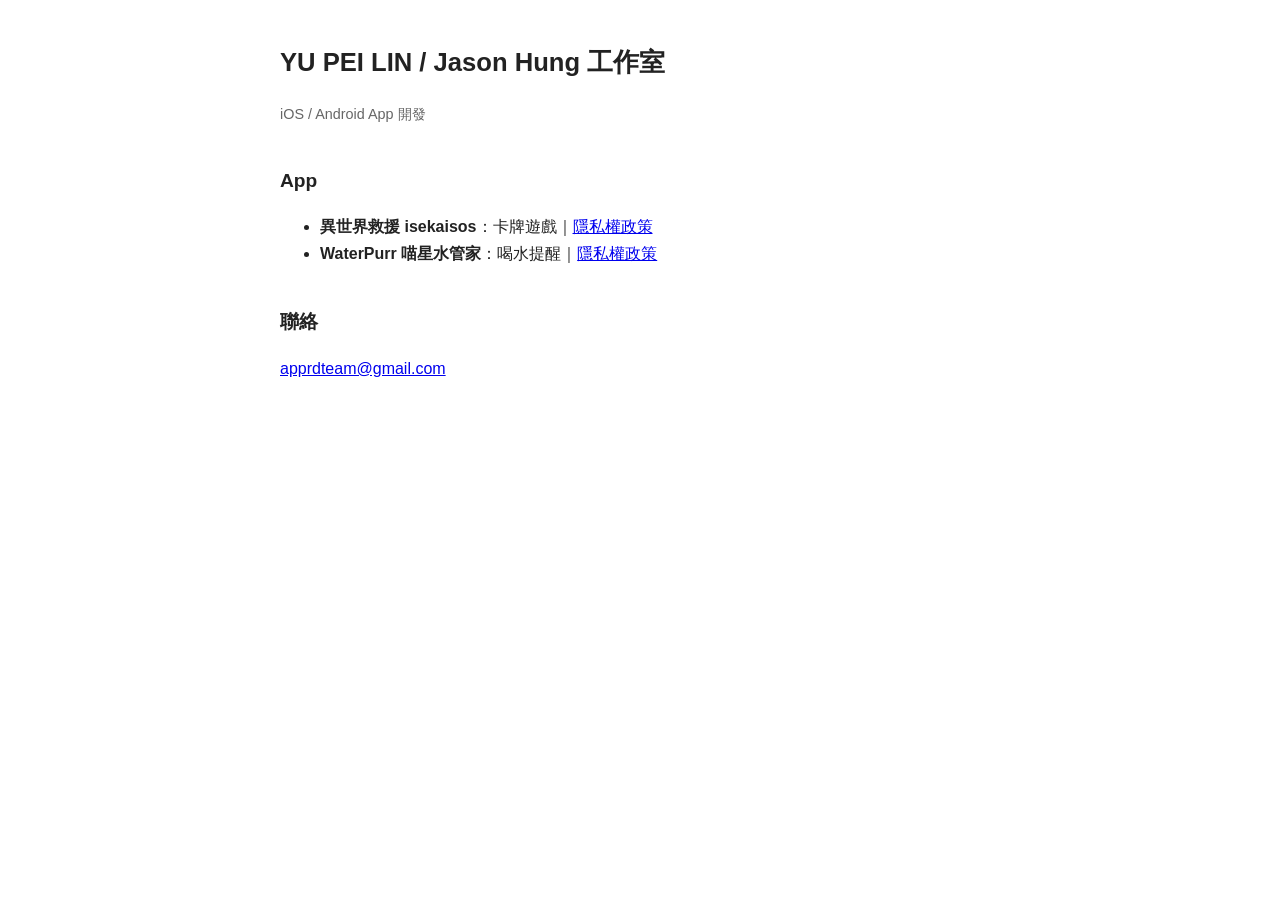
==== index.html @ 223b1639 "feat: 新增 WaterPurr 隱私權政策（中英），首頁加連結 Co-Authored-By: Claude Sonnet 5 <noreply@anthropic.com>" ====
<!DOCTYPE html>
<html lang="zh-Hant">
<head>
<meta charset="utf-8">
<meta name="viewport" content="width=device-width, initial-scale=1">
<title>YU PEI LIN / Jason Hung 工作室</title>
<style>
  body { font: 16px/1.7 -apple-system, "PingFang TC", "Noto Sans TC", sans-serif; max-width: 720px; margin: 0 auto; padding: 24px 16px 64px; color: #222; background: #fff; }
  h1 { font-size: 1.6rem; } h2 { font-size: 1.2rem; margin-top: 2em; }
  .meta { color: #666; font-size: .9rem; }
  @media (prefers-color-scheme: dark) { body { background: #16161a; color: #ddd; } .meta { color: #999; } a { color: #8ab4f8; } }
</style>
</head>
<body>
<h1>YU PEI LIN / Jason Hung 工作室</h1>
<p class="meta">iOS / Android App 開發</p>

<h2>App</h2>
<ul>
  <li><strong>異世界救援 isekaisos</strong>：卡牌遊戲｜<a href="isekaisos/privacy/">隱私權政策</a></li>
  <li><strong>WaterPurr 喵星水管家</strong>：喝水提醒｜<a href="waterpurr/privacy/">隱私權政策</a></li>
</ul>

<h2>聯絡</h2>
<p><a href="mailto:apprdteam@gmail.com">apprdteam@gmail.com</a></p>
</body>
</html>
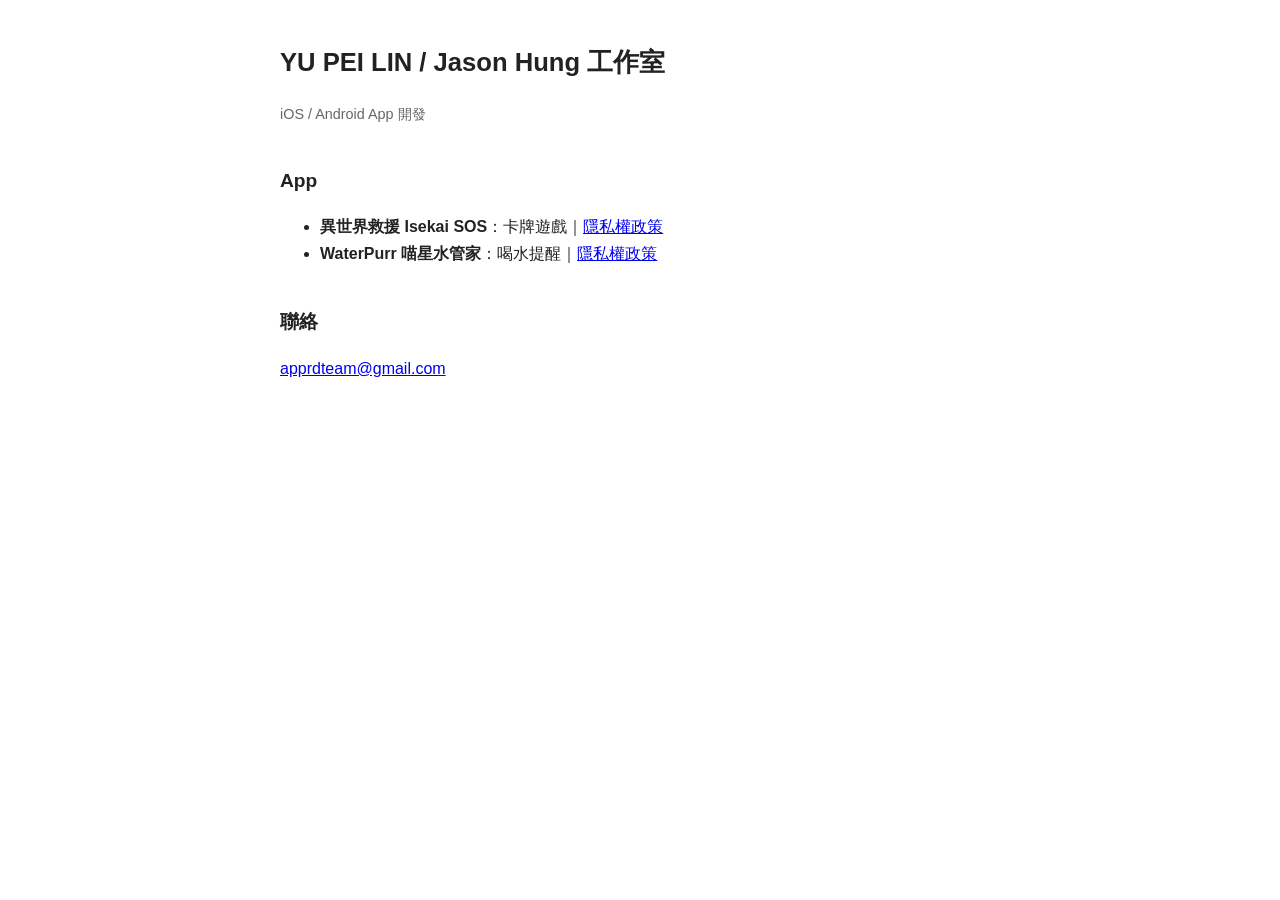
==== commit cd953c51: "fix: 英文名改 Isekai SOS Co-Authored-By: Claude Sonnet 5 <noreply@anthropic.com>" ====
--- a/index.html
+++ b/index.html
@@ -17,7 +17,7 @@
 
 <h2>App</h2>
 <ul>
-  <li><strong>異世界救援 isekaisos</strong>：卡牌遊戲｜<a href="isekaisos/privacy/">隱私權政策</a></li>
+  <li><strong>異世界救援 Isekai SOS</strong>：卡牌遊戲｜<a href="isekaisos/privacy/">隱私權政策</a></li>
   <li><strong>WaterPurr 喵星水管家</strong>：喝水提醒｜<a href="waterpurr/privacy/">隱私權政策</a></li>
 </ul>
 
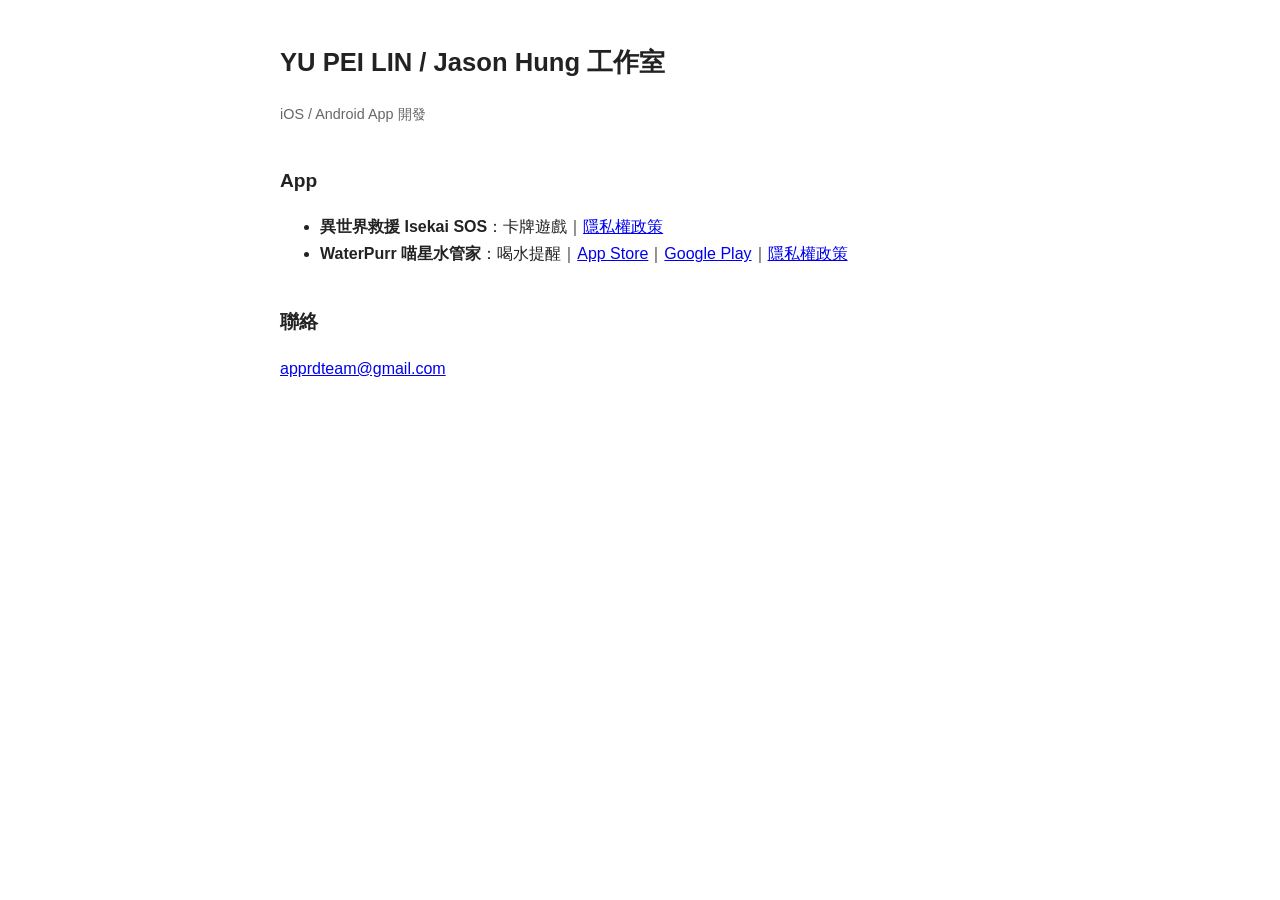
==== commit 90faf16d: "feat: 首頁加上 WaterPurr 商店連結 Co-Authored-By: Claude Sonnet 5 <noreply@anthropic.com>" ====
--- a/index.html
+++ b/index.html
@@ -18,7 +18,7 @@
 <h2>App</h2>
 <ul>
   <li><strong>異世界救援 Isekai SOS</strong>：卡牌遊戲｜<a href="isekaisos/privacy/">隱私權政策</a></li>
-  <li><strong>WaterPurr 喵星水管家</strong>：喝水提醒｜<a href="waterpurr/privacy/">隱私權政策</a></li>
+  <li><strong>WaterPurr 喵星水管家</strong>：喝水提醒｜<a href="https://apps.apple.com/app/id6740752118">App Store</a>｜<a href="https://play.google.com/store/apps/details?id=com.yupeilin.waterpurr">Google Play</a>｜<a href="waterpurr/privacy/">隱私權政策</a></li>
 </ul>
 
 <h2>聯絡</h2>
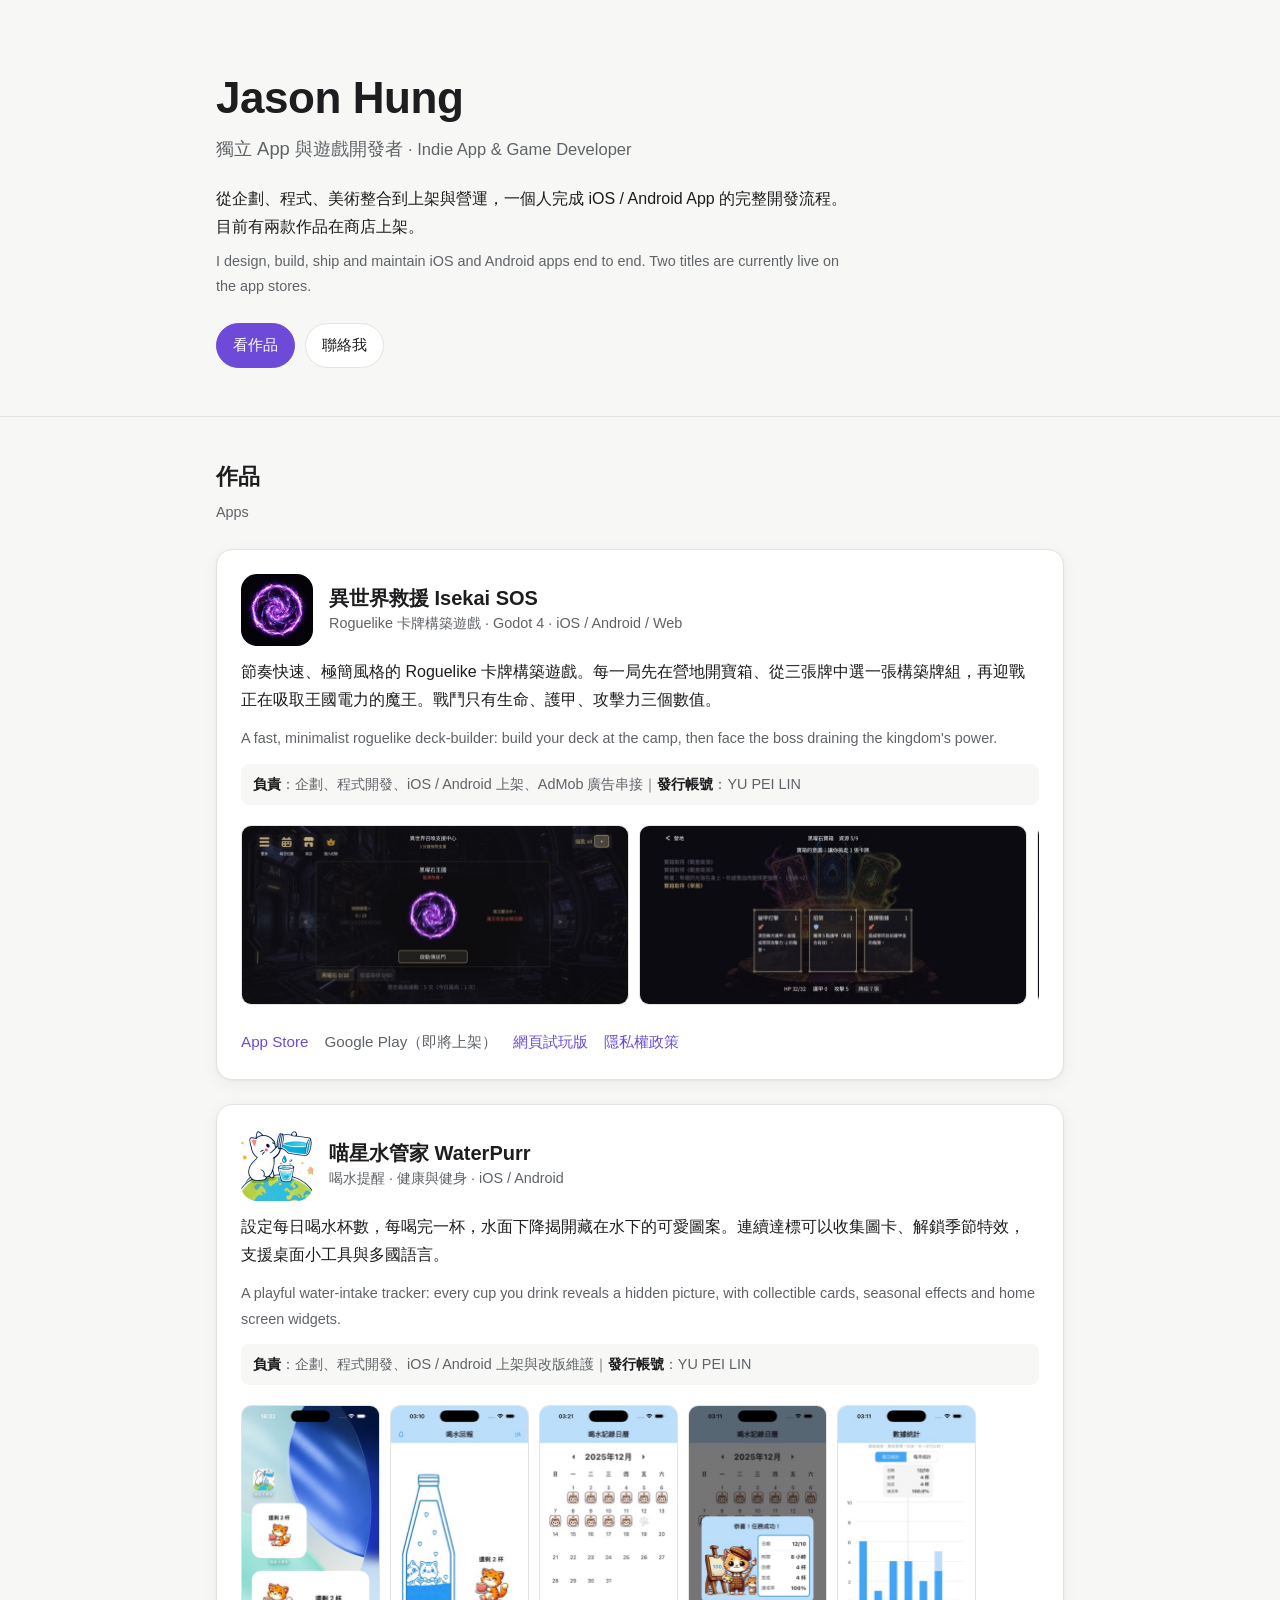
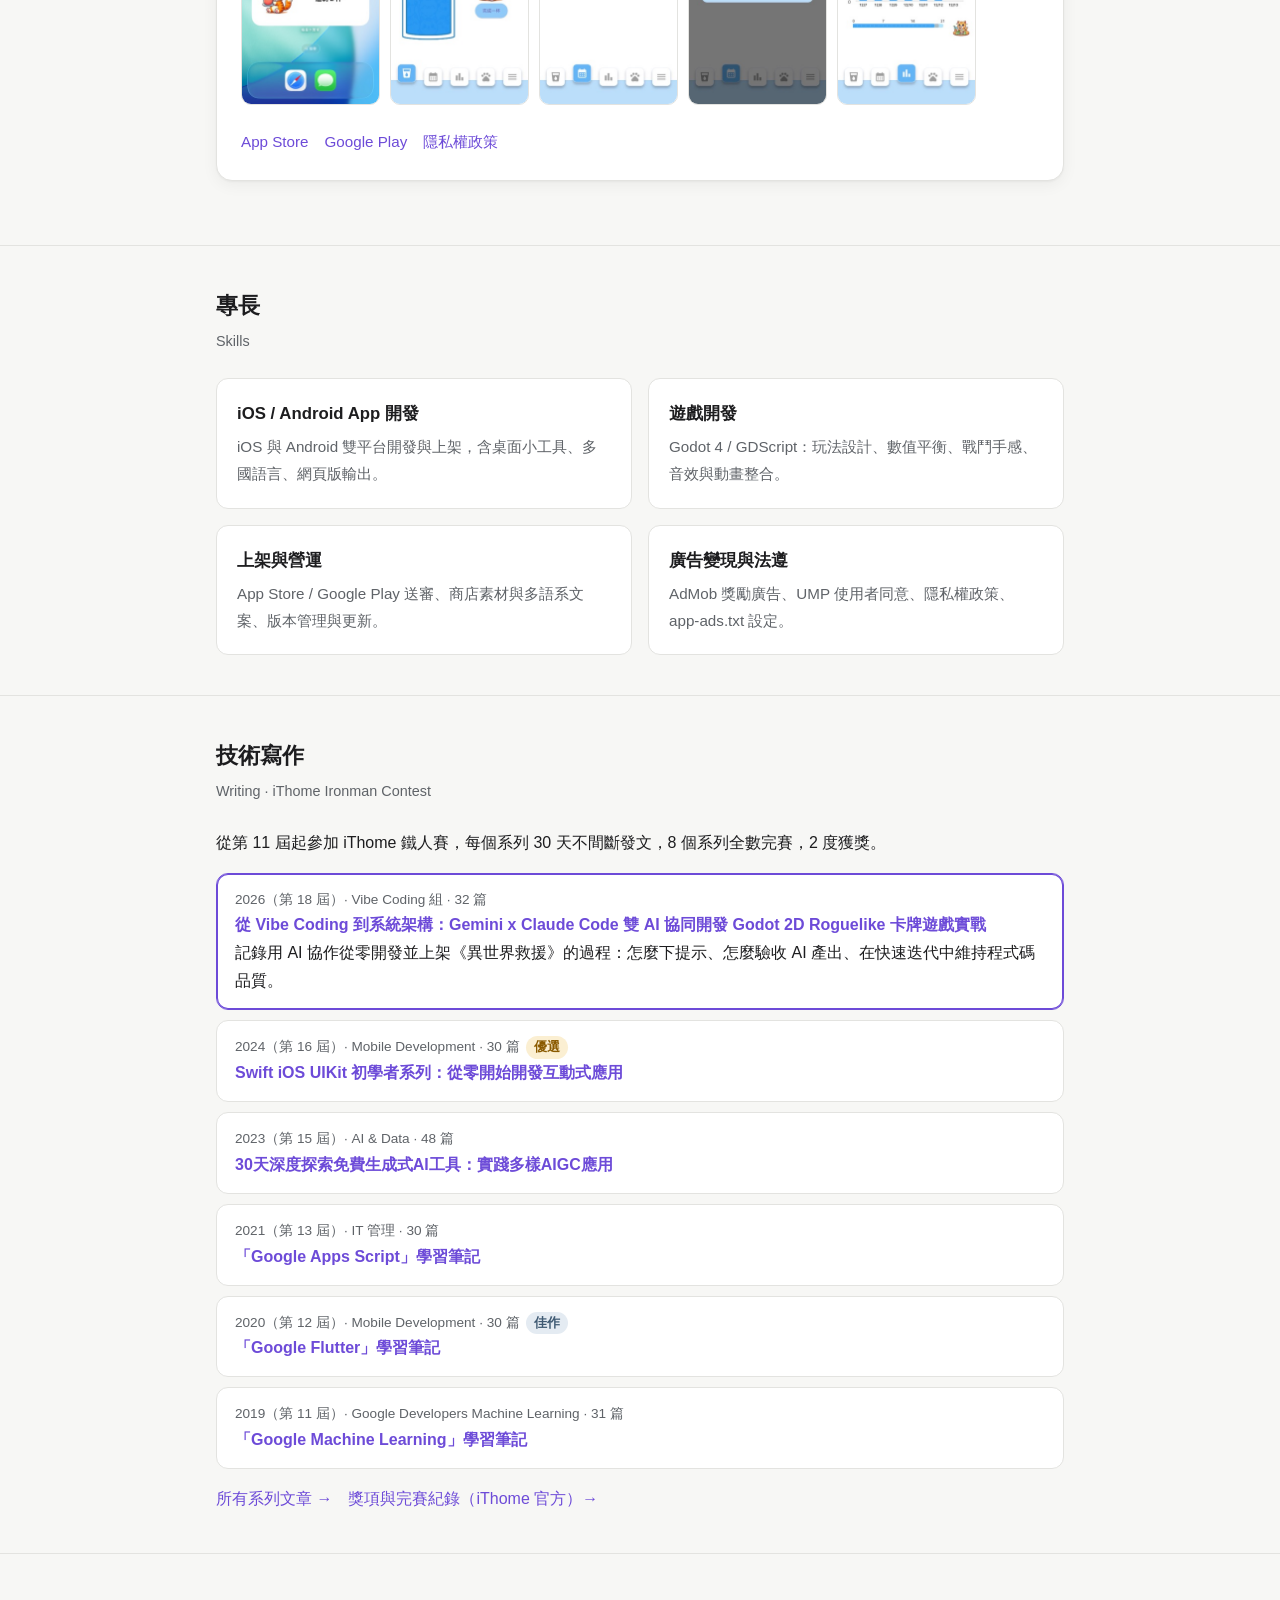
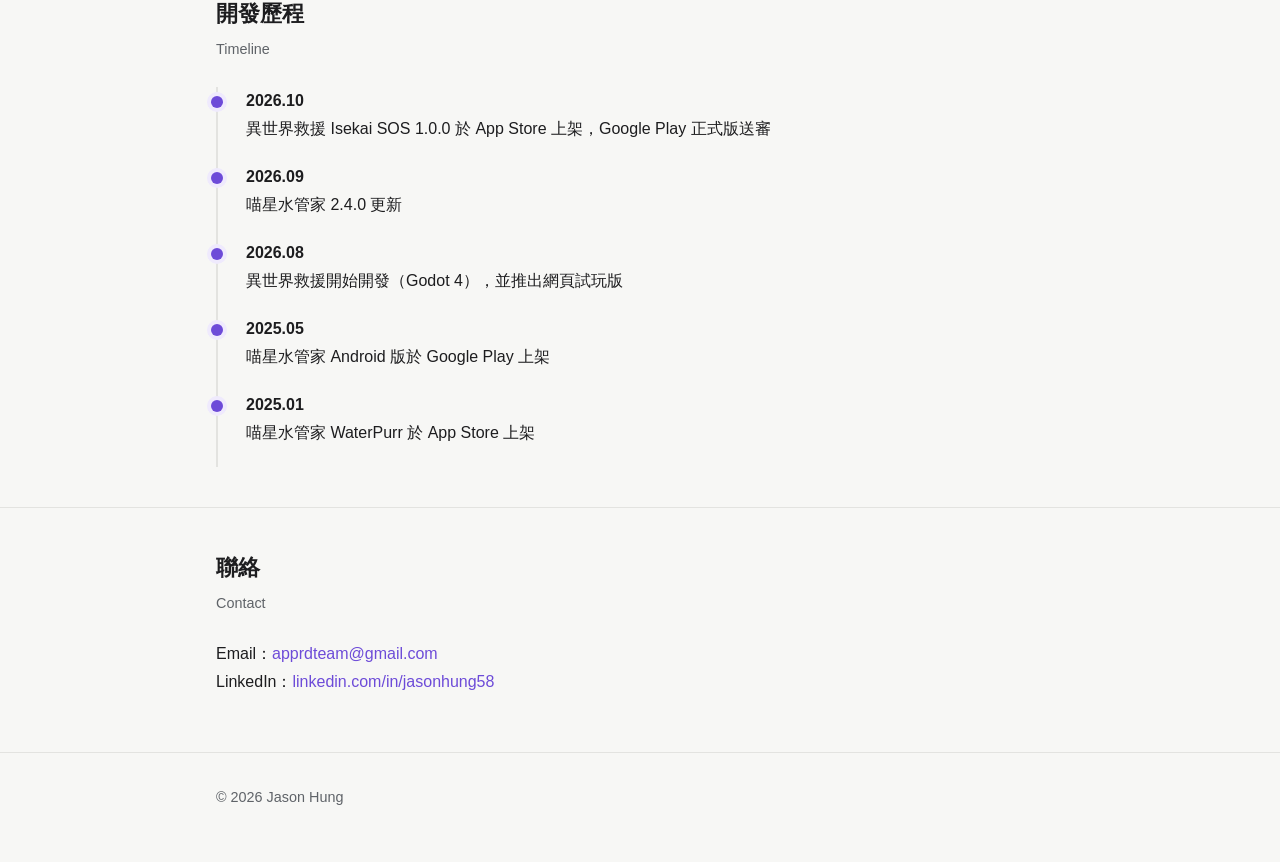
==== commit 09aa5893: "feat: 首頁改版為作品集：作品截圖、負責範圍、專長、iThome 鐵人賽、開發歷程、LinkedIn Co-Authored-By: Claude Opus 5.5 <noreply@anthro" ====
--- a/index.html
+++ b/index.html
@@ -3,25 +3,277 @@
 <head>
 <meta charset="utf-8">
 <meta name="viewport" content="width=device-width, initial-scale=1">
-<title>YU PEI LIN / Jason Hung 工作室</title>
+<title>Jason Hung｜獨立 App 開發</title>
+<meta name="description" content="Jason Hung，獨立 App 與遊戲開發者。作品：異世界救援 Isekai SOS、喵星水管家 WaterPurr。">
 <style>
-  body { font: 16px/1.7 -apple-system, "PingFang TC", "Noto Sans TC", sans-serif; max-width: 720px; margin: 0 auto; padding: 24px 16px 64px; color: #222; background: #fff; }
-  h1 { font-size: 1.6rem; } h2 { font-size: 1.2rem; margin-top: 2em; }
-  .meta { color: #666; font-size: .9rem; }
-  @media (prefers-color-scheme: dark) { body { background: #16161a; color: #ddd; } .meta { color: #999; } a { color: #8ab4f8; } }
+  :root {
+    --bg: #f7f7f5;
+    --surface: #ffffff;
+    --text: #1d1d1f;
+    --muted: #5f6368;
+    --line: #e3e3e0;
+    --accent: #6d4bd8;
+    --accent-soft: #efeafd;
+    --gold: #8a5a00;
+    --gold-soft: #fbefd2;
+    --merit: #3f5a73;
+    --merit-soft: #e4ebf2;
+    --shadow: 0 1px 2px rgba(0,0,0,.04), 0 4px 16px rgba(0,0,0,.05);
+  }
+  @media (prefers-color-scheme: dark) {
+    :root:not([data-theme="light"]) {
+      --bg: #121214;
+      --surface: #1c1c1f;
+      --text: #ececec;
+      --muted: #a0a0a6;
+      --line: #2e2e33;
+      --accent: #a78bfa;
+      --accent-soft: #2a2340;
+      --gold: #f2c45a;
+      --gold-soft: #3a2e12;
+      --merit: #a9c1d8;
+      --merit-soft: #1f2a35;
+      --shadow: none;
+    }
+  }
+  :root[data-theme="dark"] {
+    --bg: #121214;
+    --surface: #1c1c1f;
+    --text: #ececec;
+    --muted: #a0a0a6;
+    --line: #2e2e33;
+    --accent: #a78bfa;
+    --accent-soft: #2a2340;
+    --gold: #f2c45a;
+    --gold-soft: #3a2e12;
+    --merit: #a9c1d8;
+    --merit-soft: #1f2a35;
+    --shadow: none;
+  }
+
+  * { box-sizing: border-box; }
+  body {
+    margin: 0;
+    background: var(--bg);
+    color: var(--text);
+    font: 16px/1.75 -apple-system, BlinkMacSystemFont, "PingFang TC", "Noto Sans TC", "Microsoft JhengHei", sans-serif;
+    -webkit-font-smoothing: antialiased;
+  }
+  a { color: var(--accent); text-decoration: none; }
+  a:hover { text-decoration: underline; }
+  .wrap { max-width: 880px; margin: 0 auto; padding: 0 16px; }
+  .en { color: var(--muted); font-size: .9em; }
+
+  header.hero { padding: 72px 0 48px; }
+  .hero h1 { font-size: clamp(2rem, 6vw, 2.75rem); line-height: 1.2; margin: 0 0 8px; letter-spacing: -.01em; }
+  .hero .role { font-size: 1.15rem; color: var(--muted); margin: 0 0 20px; }
+  .hero p { max-width: 640px; margin: 0 0 8px; }
+  .hero .links { margin-top: 24px; display: flex; flex-wrap: wrap; gap: 10px; }
+  .btn {
+    display: inline-block; padding: 8px 16px; border-radius: 999px;
+    border: 1px solid var(--line); background: var(--surface); color: var(--text); font-size: .95rem;
+  }
+  .btn:hover { text-decoration: none; border-color: var(--accent); }
+  .btn.primary { background: var(--accent); border-color: var(--accent); color: #fff; }
+
+  section { padding: 40px 0; border-top: 1px solid var(--line); }
+  section > .wrap > h2 { font-size: 1.4rem; margin: 0 0 4px; }
+  section > .wrap > .en { margin: 0 0 24px; }
+
+  .app {
+    background: var(--surface); border: 1px solid var(--line); border-radius: 16px;
+    box-shadow: var(--shadow); padding: 24px; margin-bottom: 24px;
+  }
+  .app-head { display: flex; gap: 16px; align-items: center; margin-bottom: 12px; }
+  .app-head img { width: 72px; height: 72px; border-radius: 16px; flex: none; }
+  .app-head h3 { margin: 0; font-size: 1.25rem; line-height: 1.3; }
+  .app-head .tag { color: var(--muted); font-size: .9rem; }
+  .app p { margin: 0 0 12px; }
+  .credit { font-size: .9rem; color: var(--muted); background: var(--bg); border-radius: 8px; padding: 8px 12px; margin: 0 0 12px; }
+  .credit b { color: var(--text); font-weight: 600; }
+  .shots { display: flex; gap: 10px; overflow-x: auto; padding: 4px 0 8px; margin: 16px 0; scroll-snap-type: x mandatory; }
+  .shots img { border-radius: 10px; border: 1px solid var(--line); scroll-snap-align: start; flex: none; background: var(--line); }
+  .shots.landscape img { height: 180px; width: auto; }
+  .shots.portrait img { height: 300px; width: auto; }
+  .store { display: flex; flex-wrap: wrap; gap: 8px 16px; font-size: .95rem; }
+  .store .soon { color: var(--muted); }
+
+  .services { display: grid; grid-template-columns: repeat(auto-fit, minmax(min(100%, 320px), 1fr)); gap: 16px; }
+  .service { background: var(--surface); border: 1px solid var(--line); border-radius: 12px; padding: 20px; }
+  .service h3 { margin: 0 0 6px; font-size: 1.05rem; }
+  .service p { margin: 0; color: var(--muted); font-size: .95rem; }
+
+  .writing { list-style: none; margin: 0; padding: 0; display: grid; gap: 10px; }
+  .writing li { background: var(--surface); border: 1px solid var(--line); border-radius: 12px; padding: 14px 18px; }
+  .writing li.featured { border-color: var(--accent); box-shadow: 0 0 0 1px var(--accent) inset; }
+  .writing .yr { display: block; font-size: .85rem; color: var(--muted); }
+  .writing a { font-weight: 600; }
+  .more { margin: 16px 0 0; }
+  .award { display: inline-block; margin-left: 6px; padding: 0 8px; border-radius: 999px; font-size: .8rem; font-weight: 600; background: var(--accent-soft); color: var(--accent); }
+  .award.gold { background: var(--gold-soft); color: var(--gold); }
+  .award.merit { background: var(--merit-soft); color: var(--merit); }
+  .timeline { list-style: none; margin: 0; padding: 0 0 0 20px; border-left: 2px solid var(--line); }
+  .timeline li { position: relative; padding: 0 0 20px 8px; }
+  .timeline li::before {
+    content: ""; position: absolute; left: -27px; top: 9px; width: 12px; height: 12px;
+    border-radius: 50%; background: var(--accent); box-shadow: 0 0 0 4px var(--accent-soft);
+  }
+  .timeline time { display: block; font-weight: 600; font-variant-numeric: tabular-nums; }
+
+  footer { border-top: 1px solid var(--line); padding: 32px 0 48px; color: var(--muted); font-size: .9rem; }
+  footer p { margin: 0 0 4px; }
+
+  @media (max-width: 480px) {
+    header.hero { padding: 48px 0 32px; }
+    .app { padding: 18px; }
+    .shots.landscape img { height: 140px; }
+    .shots.portrait img { height: 240px; }
+  }
 </style>
 </head>
 <body>
-<h1>YU PEI LIN / Jason Hung 工作室</h1>
-<p class="meta">iOS / Android App 開發</p>
-
-<h2>App</h2>
-<ul>
-  <li><strong>異世界救援 Isekai SOS</strong>：卡牌遊戲｜<a href="isekaisos/privacy/">隱私權政策</a></li>
-  <li><strong>WaterPurr 喵星水管家</strong>：喝水提醒｜<a href="https://apps.apple.com/app/id6740752118">App Store</a>｜<a href="https://play.google.com/store/apps/details?id=com.yupeilin.waterpurr">Google Play</a>｜<a href="waterpurr/privacy/">隱私權政策</a></li>
-</ul>
-
-<h2>聯絡</h2>
-<p><a href="mailto:apprdteam@gmail.com">apprdteam@gmail.com</a></p>
+
+<header class="hero">
+  <div class="wrap">
+    <h1>Jason Hung</h1>
+    <p class="role">獨立 App 與遊戲開發者 <span class="en">· Indie App &amp; Game Developer</span></p>
+    <p>從企劃、程式、美術整合到上架與營運，一個人完成 iOS / Android App 的完整開發流程。目前有兩款作品在商店上架。</p>
+    <p class="en">I design, build, ship and maintain iOS and Android apps end to end. Two titles are currently live on the app stores.</p>
+    <div class="links">
+      <a class="btn primary" href="#apps">看作品</a>
+      <a class="btn" href="mailto:apprdteam@gmail.com">聯絡我</a>
+    </div>
+  </div>
+</header>
+
+<section id="apps">
+  <div class="wrap">
+    <h2>作品</h2>
+    <p class="en">Apps</p>
+
+    <article class="app">
+      <div class="app-head">
+        <img src="img/isekaisos-icon.png" alt="異世界救援 Isekai SOS 圖示">
+        <div>
+          <h3>異世界救援 Isekai SOS</h3>
+          <div class="tag">Roguelike 卡牌構築遊戲 · Godot 4 · iOS / Android / Web</div>
+        </div>
+      </div>
+      <p>節奏快速、極簡風格的 Roguelike 卡牌構築遊戲。每一局先在營地開寶箱、從三張牌中選一張構築牌組，再迎戰正在吸取王國電力的魔王。戰鬥只有生命、護甲、攻擊力三個數值。</p>
+      <p class="en">A fast, minimalist roguelike deck-builder: build your deck at the camp, then face the boss draining the kingdom's power.</p>
+      <p class="credit"><b>負責</b>：企劃、程式開發、iOS / Android 上架、AdMob 廣告串接｜<b>發行帳號</b>：YU PEI LIN</p>
+      <div class="shots landscape">
+        <img src="img/isekaisos-1.jpg" alt="遊戲主畫面：傳送門與王國選擇" loading="lazy" width="776" height="358">
+        <img src="img/isekaisos-2.jpg" alt="遊戲截圖" loading="lazy" width="776" height="358">
+        <img src="img/isekaisos-3.jpg" alt="遊戲截圖" loading="lazy" width="776" height="358">
+        <img src="img/isekaisos-4.jpg" alt="遊戲截圖" loading="lazy" width="776" height="358">
+        <img src="img/isekaisos-5.jpg" alt="遊戲截圖" loading="lazy" width="776" height="358">
+      </div>
+      <div class="store">
+        <a href="https://apps.apple.com/tw/app/id6812459531">App Store</a>
+        <span class="soon">Google Play（即將上架）</span>
+        <a href="https://jasonhungapp.github.io/ObsidianTrial-web/">網頁試玩版</a>
+        <a href="isekaisos/privacy/">隱私權政策</a>
+      </div>
+    </article>
+
+    <article class="app">
+      <div class="app-head">
+        <img src="img/waterpurr-icon.png" alt="喵星水管家 WaterPurr 圖示">
+        <div>
+          <h3>喵星水管家 WaterPurr</h3>
+          <div class="tag">喝水提醒 · 健康與健身 · iOS / Android</div>
+        </div>
+      </div>
+      <p>設定每日喝水杯數，每喝完一杯，水面下降揭開藏在水下的可愛圖案。連續達標可以收集圖卡、解鎖季節特效，支援桌面小工具與多國語言。</p>
+      <p class="en">A playful water-intake tracker: every cup you drink reveals a hidden picture, with collectible cards, seasonal effects and home screen widgets.</p>
+      <p class="credit"><b>負責</b>：企劃、程式開發、iOS / Android 上架與改版維護｜<b>發行帳號</b>：YU PEI LIN</p>
+      <div class="shots portrait">
+        <img src="img/waterpurr-1.jpg" alt="桌面小工具" loading="lazy" width="276" height="600">
+        <img src="img/waterpurr-2.jpg" alt="App 截圖" loading="lazy" width="276" height="600">
+        <img src="img/waterpurr-3.jpg" alt="App 截圖" loading="lazy" width="276" height="600">
+        <img src="img/waterpurr-4.jpg" alt="App 截圖" loading="lazy" width="276" height="600">
+        <img src="img/waterpurr-5.jpg" alt="App 截圖" loading="lazy" width="276" height="600">
+      </div>
+      <div class="store">
+        <a href="https://apps.apple.com/app/id6740752118">App Store</a>
+        <a href="https://play.google.com/store/apps/details?id=com.yupeilin.waterpurr">Google Play</a>
+        <a href="waterpurr/privacy/">隱私權政策</a>
+      </div>
+    </article>
+  </div>
+</section>
+
+<section id="services">
+  <div class="wrap">
+    <h2>專長</h2>
+    <p class="en">Skills</p>
+    <div class="services">
+      <div class="service">
+        <h3>iOS / Android App 開發</h3>
+        <p>iOS 與 Android 雙平台開發與上架，含桌面小工具、多國語言、網頁版輸出。</p>
+      </div>
+      <div class="service">
+        <h3>遊戲開發</h3>
+        <p>Godot 4 / GDScript：玩法設計、數值平衡、戰鬥手感、音效與動畫整合。</p>
+      </div>
+      <div class="service">
+        <h3>上架與營運</h3>
+        <p>App Store / Google Play 送審、商店素材與多語系文案、版本管理與更新。</p>
+      </div>
+      <div class="service">
+        <h3>廣告變現與法遵</h3>
+        <p>AdMob 獎勵廣告、UMP 使用者同意、隱私權政策、app-ads.txt 設定。</p>
+      </div>
+    </div>
+  </div>
+</section>
+
+<section id="writing">
+  <div class="wrap">
+    <h2>技術寫作</h2>
+    <p class="en">Writing · iThome Ironman Contest</p>
+    <p>從第 11 屆起參加 iThome 鐵人賽，每個系列 30 天不間斷發文，8 個系列全數完賽，2 度獲獎。</p>
+    <ul class="writing">
+      <li class="featured"><span class="yr">2026（第 18 屆）· Vibe Coding 組 · 32 篇</span><a href="https://ithelp.ithome.com.tw/users/20120243/ironman/9669">從 Vibe Coding 到系統架構：Gemini x Claude Code 雙 AI 協同開發 Godot 2D Roguelike 卡牌遊戲實戰</a><br>記錄用 AI 協作從零開發並上架《異世界救援》的過程：怎麼下提示、怎麼驗收 AI 產出、在快速迭代中維持程式碼品質。</li>
+      <li><span class="yr">2024（第 16 屆）· Mobile Development · 30 篇<span class="award gold">優選</span></span><a href="https://ithelp.ithome.com.tw/users/20120243/ironman/7791">Swift iOS UIKit 初學者系列：從零開始開發互動式應用</a></li>
+      <li><span class="yr">2023（第 15 屆）· AI &amp; Data · 48 篇</span><a href="https://ithelp.ithome.com.tw/users/20120243/ironman/6805">30天深度探索免費生成式AI工具：實踐多樣AIGC應用</a></li>
+      <li><span class="yr">2021（第 13 屆）· IT 管理 · 30 篇</span><a href="https://ithelp.ithome.com.tw/users/20120243/ironman/4818">「Google Apps Script」學習筆記</a></li>
+      <li><span class="yr">2020（第 12 屆）· Mobile Development · 30 篇<span class="award merit">佳作</span></span><a href="https://ithelp.ithome.com.tw/users/20120243/ironman/3730">「Google Flutter」學習筆記</a></li>
+      <li><span class="yr">2019（第 11 屆）· Google Developers Machine Learning · 31 篇</span><a href="https://ithelp.ithome.com.tw/users/20120243/ironman/2404">「Google Machine Learning」學習筆記</a></li>
+    </ul>
+    <p class="more"><a href="https://ithelp.ithome.com.tw/users/20120243/ironman">所有系列文章 →</a>　<a href="https://ithelp.ithome.com.tw/users/20120243/profile">獎項與完賽紀錄（iThome 官方）→</a></p>
+  </div>
+</section>
+
+<section id="timeline">
+  <div class="wrap">
+    <h2>開發歷程</h2>
+    <p class="en">Timeline</p>
+    <ol class="timeline">
+      <li><time>2026.10</time>異世界救援 Isekai SOS 1.0.0 於 App Store 上架，Google Play 正式版送審</li>
+      <li><time>2026.09</time>喵星水管家 2.4.0 更新</li>
+      <li><time>2026.08</time>異世界救援開始開發（Godot 4），並推出網頁試玩版</li>
+      <li><time>2025.05</time>喵星水管家 Android 版於 Google Play 上架</li>
+      <li><time>2025.01</time>喵星水管家 WaterPurr 於 App Store 上架</li>
+    </ol>
+  </div>
+</section>
+
+<section id="contact">
+  <div class="wrap">
+    <h2>聯絡</h2>
+    <p class="en">Contact</p>
+    <p>Email：<a href="mailto:apprdteam@gmail.com">apprdteam@gmail.com</a><br>
+    LinkedIn：<a href="https://www.linkedin.com/in/jasonhung58/">linkedin.com/in/jasonhung58</a></p>
+  </div>
+</section>
+
+<footer>
+  <div class="wrap">
+    <p>© 2026 Jason Hung</p>
+  </div>
+</footer>
+
 </body>
 </html>
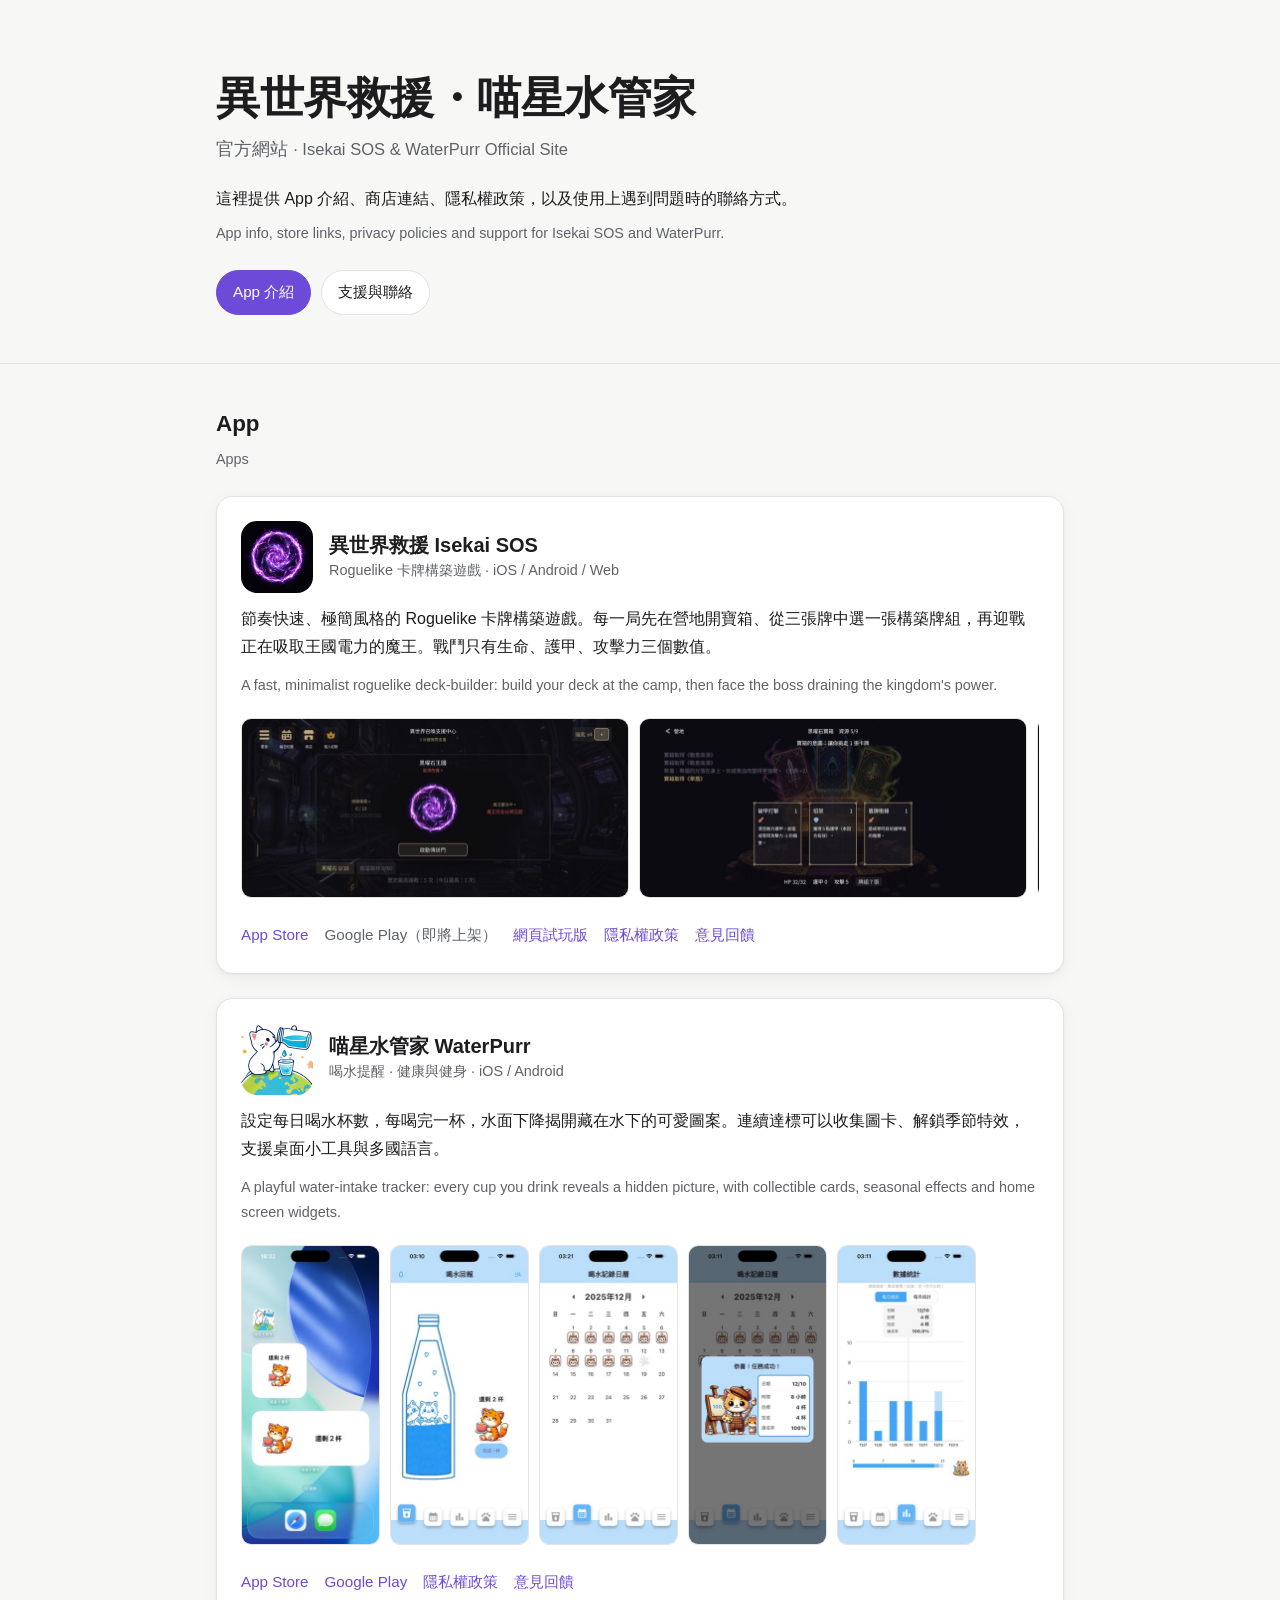
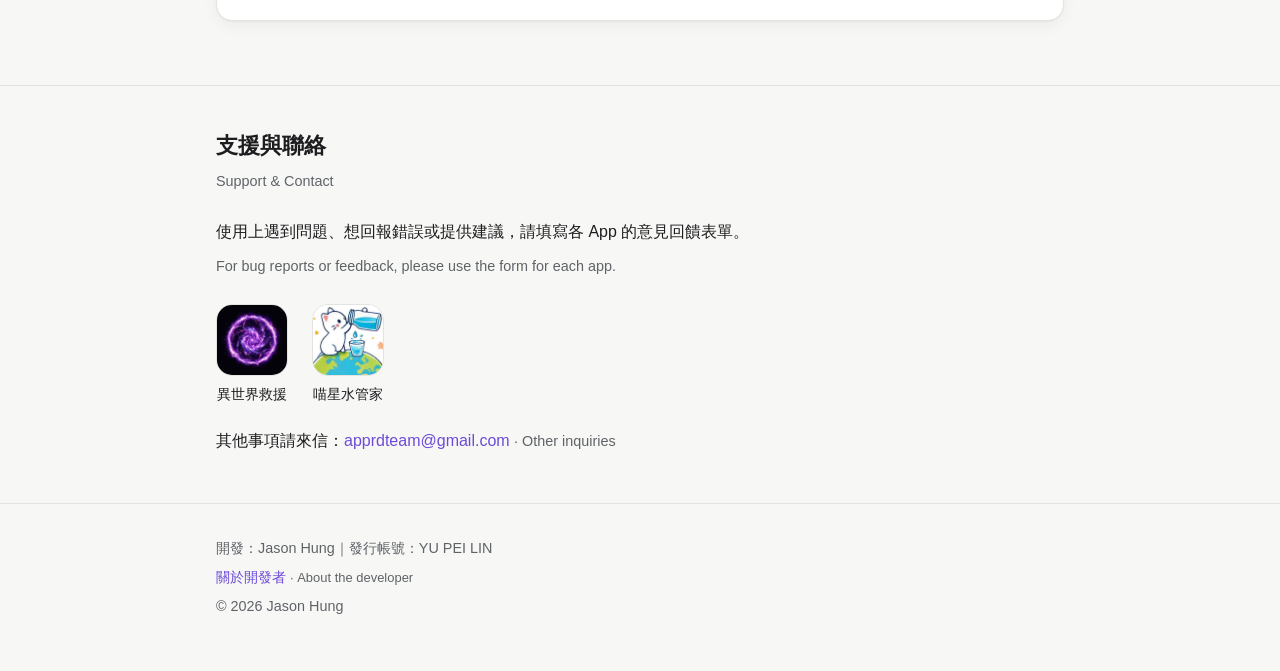
==== commit 0c0443cc: "feat: 首頁改回 App 官方網站，履歷內容移到 /about/ 商店的開發者網站連到首頁，來的是玩家與審核人員，首頁只留 App 介紹、 隱私權政策、各 App 的意見回饋表單；專長、鐵人賽、開" ====
--- a/index.html
+++ b/index.html
@@ -3,152 +3,28 @@
 <head>
 <meta charset="utf-8">
 <meta name="viewport" content="width=device-width, initial-scale=1">
-<title>Jason Hung｜獨立 App 開發</title>
-<meta name="description" content="Jason Hung，獨立 App 與遊戲開發者。作品：異世界救援 Isekai SOS、喵星水管家 WaterPurr。">
-<style>
-  :root {
-    --bg: #f7f7f5;
-    --surface: #ffffff;
-    --text: #1d1d1f;
-    --muted: #5f6368;
-    --line: #e3e3e0;
-    --accent: #6d4bd8;
-    --accent-soft: #efeafd;
-    --gold: #8a5a00;
-    --gold-soft: #fbefd2;
-    --merit: #3f5a73;
-    --merit-soft: #e4ebf2;
-    --shadow: 0 1px 2px rgba(0,0,0,.04), 0 4px 16px rgba(0,0,0,.05);
-  }
-  @media (prefers-color-scheme: dark) {
-    :root:not([data-theme="light"]) {
-      --bg: #121214;
-      --surface: #1c1c1f;
-      --text: #ececec;
-      --muted: #a0a0a6;
-      --line: #2e2e33;
-      --accent: #a78bfa;
-      --accent-soft: #2a2340;
-      --gold: #f2c45a;
-      --gold-soft: #3a2e12;
-      --merit: #a9c1d8;
-      --merit-soft: #1f2a35;
-      --shadow: none;
-    }
-  }
-  :root[data-theme="dark"] {
-    --bg: #121214;
-    --surface: #1c1c1f;
-    --text: #ececec;
-    --muted: #a0a0a6;
-    --line: #2e2e33;
-    --accent: #a78bfa;
-    --accent-soft: #2a2340;
-    --gold: #f2c45a;
-    --gold-soft: #3a2e12;
-    --merit: #a9c1d8;
-    --merit-soft: #1f2a35;
-    --shadow: none;
-  }
-
-  * { box-sizing: border-box; }
-  body {
-    margin: 0;
-    background: var(--bg);
-    color: var(--text);
-    font: 16px/1.75 -apple-system, BlinkMacSystemFont, "PingFang TC", "Noto Sans TC", "Microsoft JhengHei", sans-serif;
-    -webkit-font-smoothing: antialiased;
-  }
-  a { color: var(--accent); text-decoration: none; }
-  a:hover { text-decoration: underline; }
-  .wrap { max-width: 880px; margin: 0 auto; padding: 0 16px; }
-  .en { color: var(--muted); font-size: .9em; }
-
-  header.hero { padding: 72px 0 48px; }
-  .hero h1 { font-size: clamp(2rem, 6vw, 2.75rem); line-height: 1.2; margin: 0 0 8px; letter-spacing: -.01em; }
-  .hero .role { font-size: 1.15rem; color: var(--muted); margin: 0 0 20px; }
-  .hero p { max-width: 640px; margin: 0 0 8px; }
-  .hero .links { margin-top: 24px; display: flex; flex-wrap: wrap; gap: 10px; }
-  .btn {
-    display: inline-block; padding: 8px 16px; border-radius: 999px;
-    border: 1px solid var(--line); background: var(--surface); color: var(--text); font-size: .95rem;
-  }
-  .btn:hover { text-decoration: none; border-color: var(--accent); }
-  .btn.primary { background: var(--accent); border-color: var(--accent); color: #fff; }
-
-  section { padding: 40px 0; border-top: 1px solid var(--line); }
-  section > .wrap > h2 { font-size: 1.4rem; margin: 0 0 4px; }
-  section > .wrap > .en { margin: 0 0 24px; }
-
-  .app {
-    background: var(--surface); border: 1px solid var(--line); border-radius: 16px;
-    box-shadow: var(--shadow); padding: 24px; margin-bottom: 24px;
-  }
-  .app-head { display: flex; gap: 16px; align-items: center; margin-bottom: 12px; }
-  .app-head img { width: 72px; height: 72px; border-radius: 16px; flex: none; }
-  .app-head h3 { margin: 0; font-size: 1.25rem; line-height: 1.3; }
-  .app-head .tag { color: var(--muted); font-size: .9rem; }
-  .app p { margin: 0 0 12px; }
-  .credit { font-size: .9rem; color: var(--muted); background: var(--bg); border-radius: 8px; padding: 8px 12px; margin: 0 0 12px; }
-  .credit b { color: var(--text); font-weight: 600; }
-  .shots { display: flex; gap: 10px; overflow-x: auto; padding: 4px 0 8px; margin: 16px 0; scroll-snap-type: x mandatory; }
-  .shots img { border-radius: 10px; border: 1px solid var(--line); scroll-snap-align: start; flex: none; background: var(--line); }
-  .shots.landscape img { height: 180px; width: auto; }
-  .shots.portrait img { height: 300px; width: auto; }
-  .store { display: flex; flex-wrap: wrap; gap: 8px 16px; font-size: .95rem; }
-  .store .soon { color: var(--muted); }
-
-  .services { display: grid; grid-template-columns: repeat(auto-fit, minmax(min(100%, 320px), 1fr)); gap: 16px; }
-  .service { background: var(--surface); border: 1px solid var(--line); border-radius: 12px; padding: 20px; }
-  .service h3 { margin: 0 0 6px; font-size: 1.05rem; }
-  .service p { margin: 0; color: var(--muted); font-size: .95rem; }
-
-  .writing { list-style: none; margin: 0; padding: 0; display: grid; gap: 10px; }
-  .writing li { background: var(--surface); border: 1px solid var(--line); border-radius: 12px; padding: 14px 18px; }
-  .writing li.featured { border-color: var(--accent); box-shadow: 0 0 0 1px var(--accent) inset; }
-  .writing .yr { display: block; font-size: .85rem; color: var(--muted); }
-  .writing a { font-weight: 600; }
-  .more { margin: 16px 0 0; }
-  .award { display: inline-block; margin-left: 6px; padding: 0 8px; border-radius: 999px; font-size: .8rem; font-weight: 600; background: var(--accent-soft); color: var(--accent); }
-  .award.gold { background: var(--gold-soft); color: var(--gold); }
-  .award.merit { background: var(--merit-soft); color: var(--merit); }
-  .timeline { list-style: none; margin: 0; padding: 0 0 0 20px; border-left: 2px solid var(--line); }
-  .timeline li { position: relative; padding: 0 0 20px 8px; }
-  .timeline li::before {
-    content: ""; position: absolute; left: -27px; top: 9px; width: 12px; height: 12px;
-    border-radius: 50%; background: var(--accent); box-shadow: 0 0 0 4px var(--accent-soft);
-  }
-  .timeline time { display: block; font-weight: 600; font-variant-numeric: tabular-nums; }
-
-  footer { border-top: 1px solid var(--line); padding: 32px 0 48px; color: var(--muted); font-size: .9rem; }
-  footer p { margin: 0 0 4px; }
-
-  @media (max-width: 480px) {
-    header.hero { padding: 48px 0 32px; }
-    .app { padding: 18px; }
-    .shots.landscape img { height: 140px; }
-    .shots.portrait img { height: 240px; }
-  }
-</style>
+<title>異世界救援・喵星水管家｜官方網站</title>
+<meta name="description" content="《異世界救援 Isekai SOS》與《喵星水管家 WaterPurr》官方網站：App 介紹、隱私權政策與支援聯絡方式。">
+<link rel="stylesheet" href="style.css">
 </head>
 <body>
 
 <header class="hero">
   <div class="wrap">
-    <h1>Jason Hung</h1>
-    <p class="role">獨立 App 與遊戲開發者 <span class="en">· Indie App &amp; Game Developer</span></p>
-    <p>從企劃、程式、美術整合到上架與營運，一個人完成 iOS / Android App 的完整開發流程。目前有兩款作品在商店上架。</p>
-    <p class="en">I design, build, ship and maintain iOS and Android apps end to end. Two titles are currently live on the app stores.</p>
+    <h1>異世界救援・喵星水管家</h1>
+    <p class="role">官方網站 <span class="en">· Isekai SOS &amp; WaterPurr Official Site</span></p>
+    <p>這裡提供 App 介紹、商店連結、隱私權政策，以及使用上遇到問題時的聯絡方式。</p>
+    <p class="en">App info, store links, privacy policies and support for Isekai SOS and WaterPurr.</p>
     <div class="links">
-      <a class="btn primary" href="#apps">看作品</a>
-      <a class="btn" href="mailto:apprdteam@gmail.com">聯絡我</a>
+      <a class="btn primary" href="#apps">App 介紹</a>
+      <a class="btn" href="#support">支援與聯絡</a>
     </div>
   </div>
 </header>
 
 <section id="apps">
   <div class="wrap">
-    <h2>作品</h2>
+    <h2>App</h2>
     <p class="en">Apps</p>
 
     <article class="app">
@@ -156,12 +32,11 @@
         <img src="img/isekaisos-icon.png" alt="異世界救援 Isekai SOS 圖示">
         <div>
           <h3>異世界救援 Isekai SOS</h3>
-          <div class="tag">Roguelike 卡牌構築遊戲 · Godot 4 · iOS / Android / Web</div>
+          <div class="tag">Roguelike 卡牌構築遊戲 · iOS / Android / Web</div>
         </div>
       </div>
       <p>節奏快速、極簡風格的 Roguelike 卡牌構築遊戲。每一局先在營地開寶箱、從三張牌中選一張構築牌組，再迎戰正在吸取王國電力的魔王。戰鬥只有生命、護甲、攻擊力三個數值。</p>
       <p class="en">A fast, minimalist roguelike deck-builder: build your deck at the camp, then face the boss draining the kingdom's power.</p>
-      <p class="credit"><b>負責</b>：企劃、程式開發、iOS / Android 上架、AdMob 廣告串接｜<b>發行帳號</b>：YU PEI LIN</p>
       <div class="shots landscape">
         <img src="img/isekaisos-1.jpg" alt="遊戲主畫面：傳送門與王國選擇" loading="lazy" width="776" height="358">
         <img src="img/isekaisos-2.jpg" alt="遊戲截圖" loading="lazy" width="776" height="358">
@@ -174,6 +49,7 @@
         <span class="soon">Google Play（即將上架）</span>
         <a href="https://jasonhungapp.github.io/ObsidianTrial-web/">網頁試玩版</a>
         <a href="isekaisos/privacy/">隱私權政策</a>
+        <a href="https://sites.google.com/view/isekai-sos/feedback">意見回饋</a>
       </div>
     </article>
 
@@ -187,7 +63,6 @@
       </div>
       <p>設定每日喝水杯數，每喝完一杯，水面下降揭開藏在水下的可愛圖案。連續達標可以收集圖卡、解鎖季節特效，支援桌面小工具與多國語言。</p>
       <p class="en">A playful water-intake tracker: every cup you drink reveals a hidden picture, with collectible cards, seasonal effects and home screen widgets.</p>
-      <p class="credit"><b>負責</b>：企劃、程式開發、iOS / Android 上架與改版維護｜<b>發行帳號</b>：YU PEI LIN</p>
       <div class="shots portrait">
         <img src="img/waterpurr-1.jpg" alt="桌面小工具" loading="lazy" width="276" height="600">
         <img src="img/waterpurr-2.jpg" alt="App 截圖" loading="lazy" width="276" height="600">
@@ -199,78 +74,30 @@
         <a href="https://apps.apple.com/app/id6740752118">App Store</a>
         <a href="https://play.google.com/store/apps/details?id=com.yupeilin.waterpurr">Google Play</a>
         <a href="waterpurr/privacy/">隱私權政策</a>
+        <a href="https://sites.google.com/view/yupeilin/waterpurr">意見回饋</a>
       </div>
     </article>
   </div>
 </section>
 
-<section id="services">
+<section id="support" class="support">
   <div class="wrap">
-    <h2>專長</h2>
-    <p class="en">Skills</p>
-    <div class="services">
-      <div class="service">
-        <h3>iOS / Android App 開發</h3>
-        <p>iOS 與 Android 雙平台開發與上架，含桌面小工具、多國語言、網頁版輸出。</p>
-      </div>
-      <div class="service">
-        <h3>遊戲開發</h3>
-        <p>Godot 4 / GDScript：玩法設計、數值平衡、戰鬥手感、音效與動畫整合。</p>
-      </div>
-      <div class="service">
-        <h3>上架與營運</h3>
-        <p>App Store / Google Play 送審、商店素材與多語系文案、版本管理與更新。</p>
-      </div>
-      <div class="service">
-        <h3>廣告變現與法遵</h3>
-        <p>AdMob 獎勵廣告、UMP 使用者同意、隱私權政策、app-ads.txt 設定。</p>
-      </div>
+    <h2>支援與聯絡</h2>
+    <p class="en">Support &amp; Contact</p>
+    <p>使用上遇到問題、想回報錯誤或提供建議，請填寫各 App 的意見回饋表單。</p>
+    <p class="en">For bug reports or feedback, please use the form for each app.</p>
+    <div class="feedback">
+      <a href="https://sites.google.com/view/isekai-sos/feedback"><img src="img/isekaisos-icon.png" alt="" width="72" height="72">異世界救援</a>
+      <a href="https://sites.google.com/view/yupeilin/waterpurr"><img src="img/waterpurr-icon.png" alt="" width="72" height="72">喵星水管家</a>
     </div>
-  </div>
-</section>
-
-<section id="writing">
-  <div class="wrap">
-    <h2>技術寫作</h2>
-    <p class="en">Writing · iThome Ironman Contest</p>
-    <p>從第 11 屆起參加 iThome 鐵人賽，每個系列 30 天不間斷發文，8 個系列全數完賽，2 度獲獎。</p>
-    <ul class="writing">
-      <li class="featured"><span class="yr">2026（第 18 屆）· Vibe Coding 組 · 32 篇</span><a href="https://ithelp.ithome.com.tw/users/20120243/ironman/9669">從 Vibe Coding 到系統架構：Gemini x Claude Code 雙 AI 協同開發 Godot 2D Roguelike 卡牌遊戲實戰</a><br>記錄用 AI 協作從零開發並上架《異世界救援》的過程：怎麼下提示、怎麼驗收 AI 產出、在快速迭代中維持程式碼品質。</li>
-      <li><span class="yr">2024（第 16 屆）· Mobile Development · 30 篇<span class="award gold">優選</span></span><a href="https://ithelp.ithome.com.tw/users/20120243/ironman/7791">Swift iOS UIKit 初學者系列：從零開始開發互動式應用</a></li>
-      <li><span class="yr">2023（第 15 屆）· AI &amp; Data · 48 篇</span><a href="https://ithelp.ithome.com.tw/users/20120243/ironman/6805">30天深度探索免費生成式AI工具：實踐多樣AIGC應用</a></li>
-      <li><span class="yr">2021（第 13 屆）· IT 管理 · 30 篇</span><a href="https://ithelp.ithome.com.tw/users/20120243/ironman/4818">「Google Apps Script」學習筆記</a></li>
-      <li><span class="yr">2020（第 12 屆）· Mobile Development · 30 篇<span class="award merit">佳作</span></span><a href="https://ithelp.ithome.com.tw/users/20120243/ironman/3730">「Google Flutter」學習筆記</a></li>
-      <li><span class="yr">2019（第 11 屆）· Google Developers Machine Learning · 31 篇</span><a href="https://ithelp.ithome.com.tw/users/20120243/ironman/2404">「Google Machine Learning」學習筆記</a></li>
-    </ul>
-    <p class="more"><a href="https://ithelp.ithome.com.tw/users/20120243/ironman">所有系列文章 →</a>　<a href="https://ithelp.ithome.com.tw/users/20120243/profile">獎項與完賽紀錄（iThome 官方）→</a></p>
-  </div>
-</section>
-
-<section id="timeline">
-  <div class="wrap">
-    <h2>開發歷程</h2>
-    <p class="en">Timeline</p>
-    <ol class="timeline">
-      <li><time>2026.10</time>異世界救援 Isekai SOS 1.0.0 於 App Store 上架，Google Play 正式版送審</li>
-      <li><time>2026.09</time>喵星水管家 2.4.0 更新</li>
-      <li><time>2026.08</time>異世界救援開始開發（Godot 4），並推出網頁試玩版</li>
-      <li><time>2025.05</time>喵星水管家 Android 版於 Google Play 上架</li>
-      <li><time>2025.01</time>喵星水管家 WaterPurr 於 App Store 上架</li>
-    </ol>
-  </div>
-</section>
-
-<section id="contact">
-  <div class="wrap">
-    <h2>聯絡</h2>
-    <p class="en">Contact</p>
-    <p>Email：<a href="mailto:apprdteam@gmail.com">apprdteam@gmail.com</a><br>
-    LinkedIn：<a href="https://www.linkedin.com/in/jasonhung58/">linkedin.com/in/jasonhung58</a></p>
+    <p>其他事項請來信：<a href="mailto:apprdteam@gmail.com">apprdteam@gmail.com</a> <span class="en">· Other inquiries</span></p>
   </div>
 </section>
 
 <footer>
   <div class="wrap">
+    <p>開發：Jason Hung｜發行帳號：YU PEI LIN</p>
+    <p><a href="about/">關於開發者</a> <span class="en">· About the developer</span></p>
     <p>© 2026 Jason Hung</p>
   </div>
 </footer>
--- a/style.css
+++ b/style.css
@@ -0,0 +1,135 @@
+:root {
+  --bg: #f7f7f5;
+  --surface: #ffffff;
+  --text: #1d1d1f;
+  --muted: #5f6368;
+  --line: #e3e3e0;
+  --accent: #6d4bd8;
+  --accent-soft: #efeafd;
+  --gold: #8a5a00;
+  --gold-soft: #fbefd2;
+  --merit: #3f5a73;
+  --merit-soft: #e4ebf2;
+  --shadow: 0 1px 2px rgba(0,0,0,.04), 0 4px 16px rgba(0,0,0,.05);
+}
+@media (prefers-color-scheme: dark) {
+  :root:not([data-theme="light"]) {
+    --bg: #121214;
+    --surface: #1c1c1f;
+    --text: #ececec;
+    --muted: #a0a0a6;
+    --line: #2e2e33;
+    --accent: #a78bfa;
+    --accent-soft: #2a2340;
+    --gold: #f2c45a;
+    --gold-soft: #3a2e12;
+    --merit: #a9c1d8;
+    --merit-soft: #1f2a35;
+    --shadow: none;
+  }
+}
+:root[data-theme="dark"] {
+  --bg: #121214;
+  --surface: #1c1c1f;
+  --text: #ececec;
+  --muted: #a0a0a6;
+  --line: #2e2e33;
+  --accent: #a78bfa;
+  --accent-soft: #2a2340;
+  --gold: #f2c45a;
+  --gold-soft: #3a2e12;
+  --merit: #a9c1d8;
+  --merit-soft: #1f2a35;
+  --shadow: none;
+}
+
+* { box-sizing: border-box; }
+body {
+  margin: 0;
+  background: var(--bg);
+  color: var(--text);
+  font: 16px/1.75 -apple-system, BlinkMacSystemFont, "PingFang TC", "Noto Sans TC", "Microsoft JhengHei", sans-serif;
+  -webkit-font-smoothing: antialiased;
+}
+a { color: var(--accent); text-decoration: none; }
+a:hover { text-decoration: underline; }
+.wrap { max-width: 880px; margin: 0 auto; padding: 0 16px; }
+.en { color: var(--muted); font-size: .9em; }
+
+header.hero { padding: 72px 0 48px; }
+.hero h1 { font-size: clamp(2rem, 6vw, 2.75rem); line-height: 1.2; margin: 0 0 8px; letter-spacing: -.01em; }
+.hero .role { font-size: 1.15rem; color: var(--muted); margin: 0 0 20px; }
+.hero p { max-width: 640px; margin: 0 0 8px; }
+.hero .links { margin-top: 24px; display: flex; flex-wrap: wrap; gap: 10px; }
+.btn {
+  display: inline-block; padding: 8px 16px; border-radius: 999px;
+  border: 1px solid var(--line); background: var(--surface); color: var(--text); font-size: .95rem;
+}
+.btn:hover { text-decoration: none; border-color: var(--accent); }
+.btn.primary { background: var(--accent); border-color: var(--accent); color: #fff; }
+
+section { padding: 40px 0; border-top: 1px solid var(--line); }
+section > .wrap > h2 { font-size: 1.4rem; margin: 0 0 4px; }
+section > .wrap > .en { margin: 0 0 24px; }
+
+.app {
+  background: var(--surface); border: 1px solid var(--line); border-radius: 16px;
+  box-shadow: var(--shadow); padding: 24px; margin-bottom: 24px;
+}
+.app-head { display: flex; gap: 16px; align-items: center; margin-bottom: 12px; }
+.app-head img { width: 72px; height: 72px; border-radius: 16px; flex: none; }
+.app-head h3 { margin: 0; font-size: 1.25rem; line-height: 1.3; }
+.app-head .tag { color: var(--muted); font-size: .9rem; }
+.app p { margin: 0 0 12px; }
+.credit { font-size: .9rem; color: var(--muted); background: var(--bg); border-radius: 8px; padding: 8px 12px; margin: 0 0 12px; }
+.credit b { color: var(--text); font-weight: 600; }
+.shots { display: flex; gap: 10px; overflow-x: auto; padding: 4px 0 8px; margin: 16px 0; scroll-snap-type: x mandatory; }
+.shots img { border-radius: 10px; border: 1px solid var(--line); scroll-snap-align: start; flex: none; background: var(--line); }
+.shots.landscape img { height: 180px; width: auto; }
+.shots.portrait img { height: 300px; width: auto; }
+.store { display: flex; flex-wrap: wrap; gap: 8px 16px; font-size: .95rem; }
+.store .soon { color: var(--muted); }
+
+.services { display: grid; grid-template-columns: repeat(auto-fit, minmax(min(100%, 320px), 1fr)); gap: 16px; }
+.service { background: var(--surface); border: 1px solid var(--line); border-radius: 12px; padding: 20px; }
+.service h3 { margin: 0 0 6px; font-size: 1.05rem; }
+.service p { margin: 0; color: var(--muted); font-size: .95rem; }
+
+.writing { list-style: none; margin: 0; padding: 0; display: grid; gap: 10px; }
+.writing li { background: var(--surface); border: 1px solid var(--line); border-radius: 12px; padding: 14px 18px; }
+.writing li.featured { border-color: var(--accent); box-shadow: 0 0 0 1px var(--accent) inset; }
+.writing .yr { display: block; font-size: .85rem; color: var(--muted); }
+.writing a { font-weight: 600; }
+.more { margin: 16px 0 0; }
+.award { display: inline-block; margin-left: 6px; padding: 0 8px; border-radius: 999px; font-size: .8rem; font-weight: 600; background: var(--accent-soft); color: var(--accent); }
+.award.gold { background: var(--gold-soft); color: var(--gold); }
+.award.merit { background: var(--merit-soft); color: var(--merit); }
+.timeline { list-style: none; margin: 0; padding: 0 0 0 20px; border-left: 2px solid var(--line); }
+.timeline li { position: relative; padding: 0 0 20px 8px; }
+.timeline li::before {
+  content: ""; position: absolute; left: -27px; top: 9px; width: 12px; height: 12px;
+  border-radius: 50%; background: var(--accent); box-shadow: 0 0 0 4px var(--accent-soft);
+}
+.timeline time { display: block; font-weight: 600; font-variant-numeric: tabular-nums; }
+
+footer { border-top: 1px solid var(--line); padding: 32px 0 48px; color: var(--muted); font-size: .9rem; }
+footer p { margin: 0 0 4px; }
+
+@media (max-width: 480px) {
+  header.hero { padding: 48px 0 32px; }
+  .app { padding: 18px; }
+  .shots.landscape img { height: 140px; }
+  .shots.portrait img { height: 240px; }
+}
+
+.support p { margin: 0 0 8px; }
+.feedback { display: flex; flex-wrap: wrap; gap: 24px; margin: 20px 0; }
+.feedback a { display: flex; flex-direction: column; align-items: center; gap: 6px; color: var(--text); font-size: .9rem; }
+.feedback a:hover { text-decoration: none; color: var(--accent); }
+.feedback img { width: 72px; height: 72px; border-radius: 16px; border: 1px solid var(--line); transition: border-color .15s, box-shadow .15s; }
+.feedback a:hover img, .feedback a:focus-visible img { border-color: var(--accent); box-shadow: 0 0 0 2px var(--accent-soft); }
+.projects { list-style: none; margin: 0; padding: 0; display: grid; gap: 10px; }
+.projects li { background: var(--surface); border: 1px solid var(--line); border-radius: 12px; padding: 14px 18px; display: flex; gap: 14px; align-items: center; }
+.projects img { width: 48px; height: 48px; border-radius: 12px; flex: none; }
+.projects b { display: block; }
+.projects span { color: var(--muted); font-size: .9rem; }
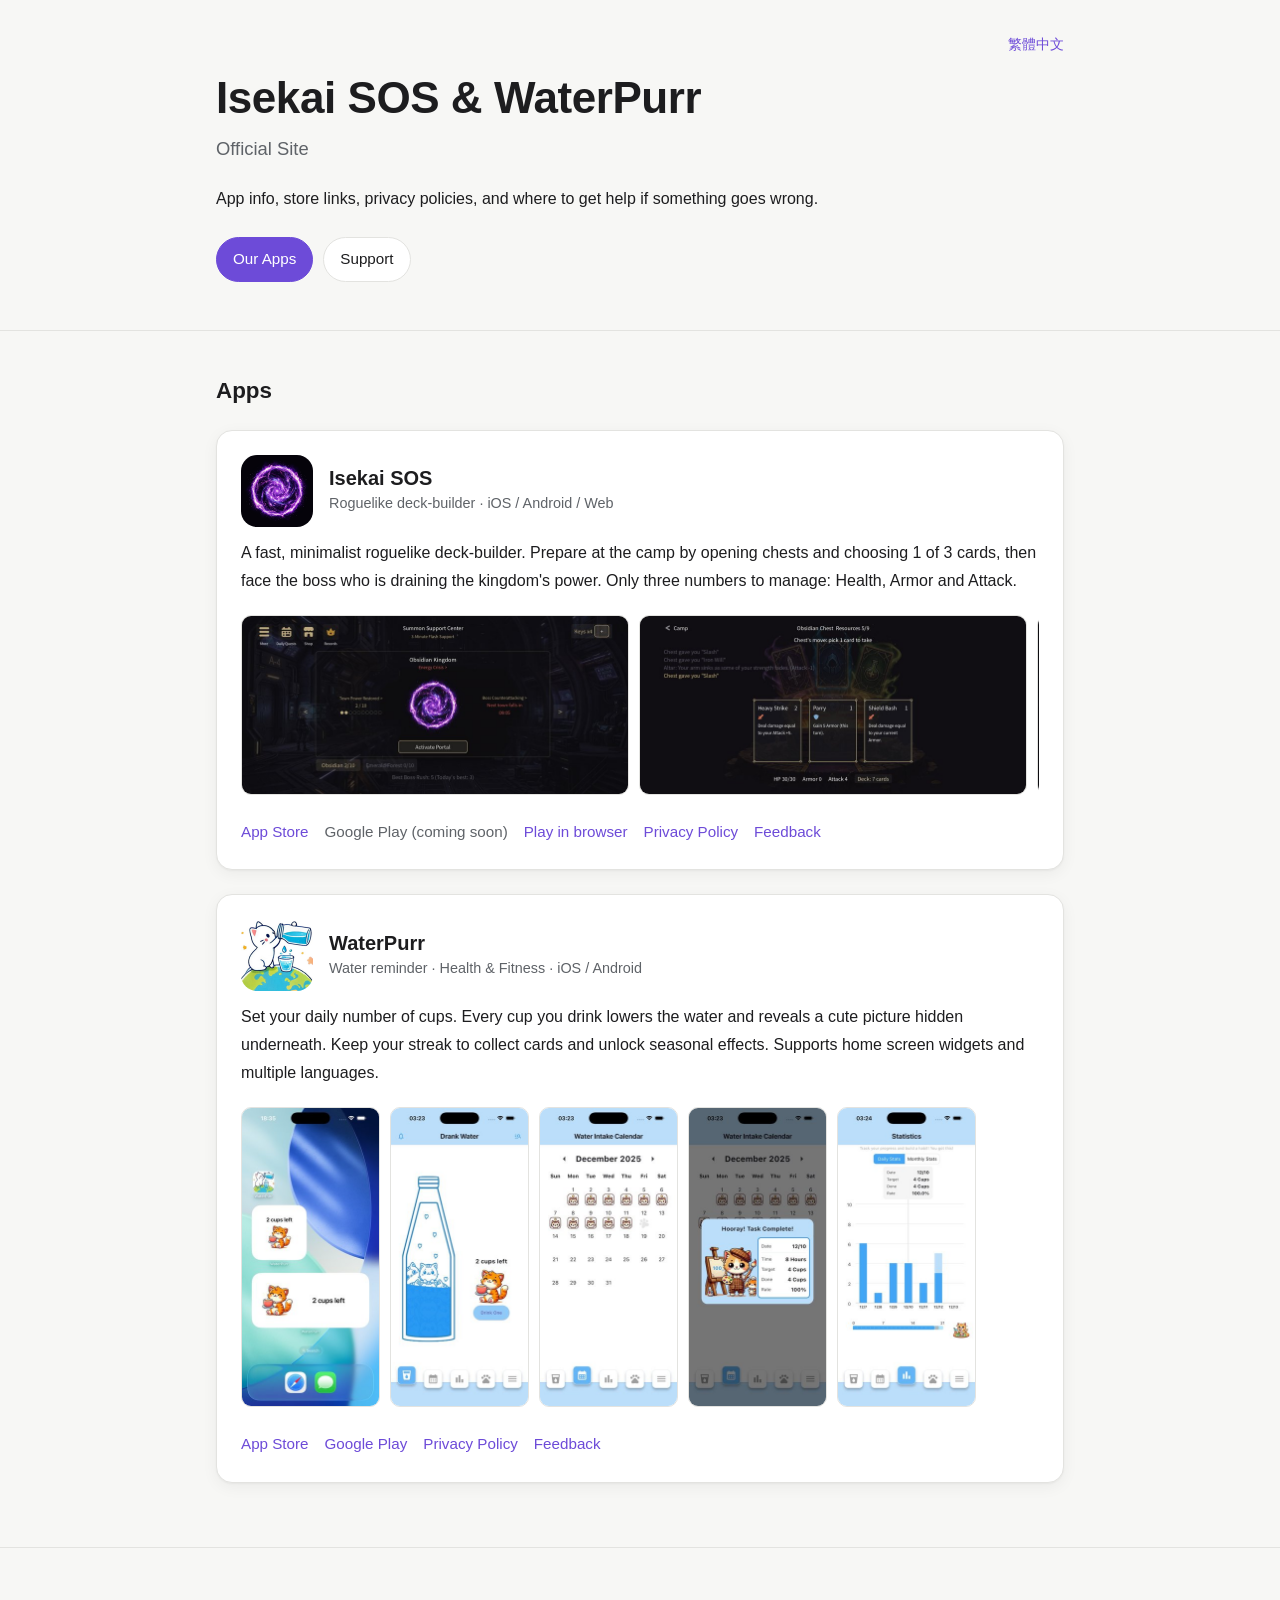
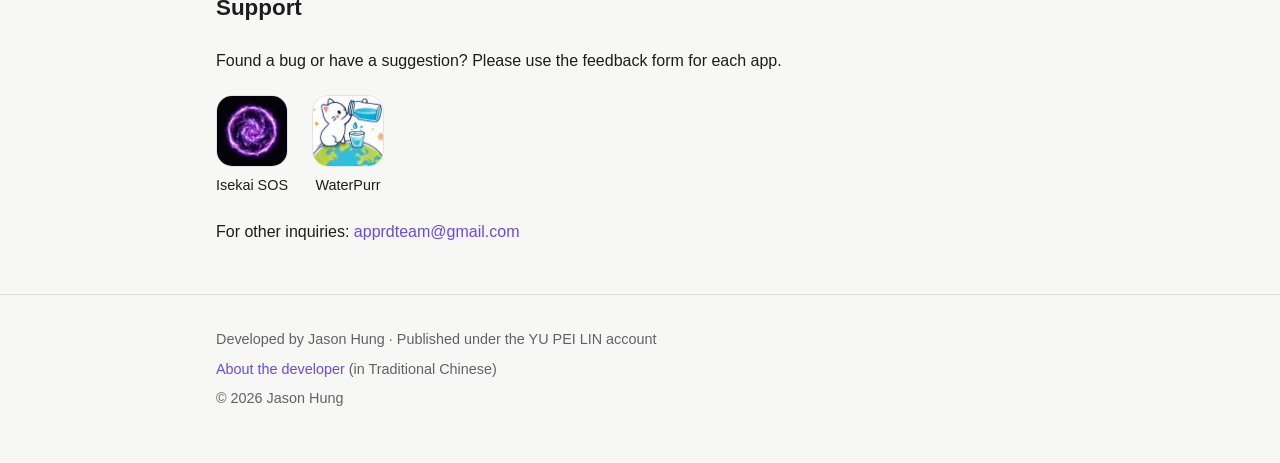
==== commit daf0ba88: "feat: 首頁分中英兩版，非中文瀏覽器自動轉 /en/ / 為繁體中文、/en/ 為英文，右上角互相切換並加 hreflang。從英文版點 「繁體中文」會記住選擇，不再自動轉。英文版改用英文介面截圖" ====
--- a/index.html
+++ b/index.html
@@ -5,16 +5,34 @@
 <meta name="viewport" content="width=device-width, initial-scale=1">
 <title>異世界救援・喵星水管家｜官方網站</title>
 <meta name="description" content="《異世界救援 Isekai SOS》與《喵星水管家 WaterPurr》官方網站：App 介紹、隱私權政策與支援聯絡方式。">
+<link rel="canonical" href="https://jasonhungapp.github.io/">
+<link rel="alternate" hreflang="zh-Hant" href="https://jasonhungapp.github.io/">
+<link rel="alternate" hreflang="en" href="https://jasonhungapp.github.io/en/">
+<link rel="alternate" hreflang="x-default" href="https://jasonhungapp.github.io/en/">
 <link rel="stylesheet" href="style.css">
+<script>
+  // 瀏覽器首選語言不是中文就轉到英文版；從英文版點「中文」會帶 ?lang=zh 並記住，不再轉
+  (function () {
+    var pref;
+    if (/[?&]lang=zh/.test(location.search)) {
+      try { localStorage.setItem("lang", "zh"); } catch (e) {}
+      return;
+    }
+    try { pref = localStorage.getItem("lang"); } catch (e) {}
+    if (pref === "zh") return;
+    var first = ((navigator.languages && navigator.languages[0]) || navigator.language || "").toLowerCase();
+    if (first && first.indexOf("zh") !== 0) location.replace("en/" + location.hash);
+  })();
+</script>
 </head>
-<body>
+<body class="home">
 
 <header class="hero">
   <div class="wrap">
+    <nav class="lang-switch"><a href="en/" hreflang="en" lang="en">English</a></nav>
     <h1>異世界救援・喵星水管家</h1>
-    <p class="role">官方網站 <span class="en">· Isekai SOS &amp; WaterPurr Official Site</span></p>
+    <p class="role">官方網站</p>
     <p>這裡提供 App 介紹、商店連結、隱私權政策，以及使用上遇到問題時的聯絡方式。</p>
-    <p class="en">App info, store links, privacy policies and support for Isekai SOS and WaterPurr.</p>
     <div class="links">
       <a class="btn primary" href="#apps">App 介紹</a>
       <a class="btn" href="#support">支援與聯絡</a>
@@ -25,7 +43,6 @@
 <section id="apps">
   <div class="wrap">
     <h2>App</h2>
-    <p class="en">Apps</p>
 
     <article class="app">
       <div class="app-head">
@@ -36,7 +53,6 @@
         </div>
       </div>
       <p>節奏快速、極簡風格的 Roguelike 卡牌構築遊戲。每一局先在營地開寶箱、從三張牌中選一張構築牌組，再迎戰正在吸取王國電力的魔王。戰鬥只有生命、護甲、攻擊力三個數值。</p>
-      <p class="en">A fast, minimalist roguelike deck-builder: build your deck at the camp, then face the boss draining the kingdom's power.</p>
       <div class="shots landscape">
         <img src="img/isekaisos-1.jpg" alt="遊戲主畫面：傳送門與王國選擇" loading="lazy" width="776" height="358">
         <img src="img/isekaisos-2.jpg" alt="遊戲截圖" loading="lazy" width="776" height="358">
@@ -62,7 +78,6 @@
         </div>
       </div>
       <p>設定每日喝水杯數，每喝完一杯，水面下降揭開藏在水下的可愛圖案。連續達標可以收集圖卡、解鎖季節特效，支援桌面小工具與多國語言。</p>
-      <p class="en">A playful water-intake tracker: every cup you drink reveals a hidden picture, with collectible cards, seasonal effects and home screen widgets.</p>
       <div class="shots portrait">
         <img src="img/waterpurr-1.jpg" alt="桌面小工具" loading="lazy" width="276" height="600">
         <img src="img/waterpurr-2.jpg" alt="App 截圖" loading="lazy" width="276" height="600">
@@ -83,21 +98,19 @@
 <section id="support" class="support">
   <div class="wrap">
     <h2>支援與聯絡</h2>
-    <p class="en">Support &amp; Contact</p>
     <p>使用上遇到問題、想回報錯誤或提供建議，請填寫各 App 的意見回饋表單。</p>
-    <p class="en">For bug reports or feedback, please use the form for each app.</p>
     <div class="feedback">
       <a href="https://sites.google.com/view/isekai-sos/feedback"><img src="img/isekaisos-icon.png" alt="" width="72" height="72">異世界救援</a>
       <a href="https://sites.google.com/view/yupeilin/waterpurr"><img src="img/waterpurr-icon.png" alt="" width="72" height="72">喵星水管家</a>
     </div>
-    <p>其他事項請來信：<a href="mailto:apprdteam@gmail.com">apprdteam@gmail.com</a> <span class="en">· Other inquiries</span></p>
+    <p>其他事項請來信：<a href="mailto:apprdteam@gmail.com">apprdteam@gmail.com</a></p>
   </div>
 </section>
 
 <footer>
   <div class="wrap">
     <p>開發：Jason Hung｜發行帳號：YU PEI LIN</p>
-    <p><a href="about/">關於開發者</a> <span class="en">· About the developer</span></p>
+    <p><a href="about/">關於開發者</a></p>
     <p>© 2026 Jason Hung</p>
   </div>
 </footer>
--- a/style.css
+++ b/style.css
@@ -133,3 +133,7 @@
 .projects img { width: 48px; height: 48px; border-radius: 12px; flex: none; }
 .projects b { display: block; }
 .projects span { color: var(--muted); font-size: .9rem; }
+
+.home section > .wrap > h2 { margin-bottom: 20px; }
+.hero .wrap { position: relative; }
+.lang-switch { position: absolute; top: -40px; right: 16px; font-size: .9rem; }
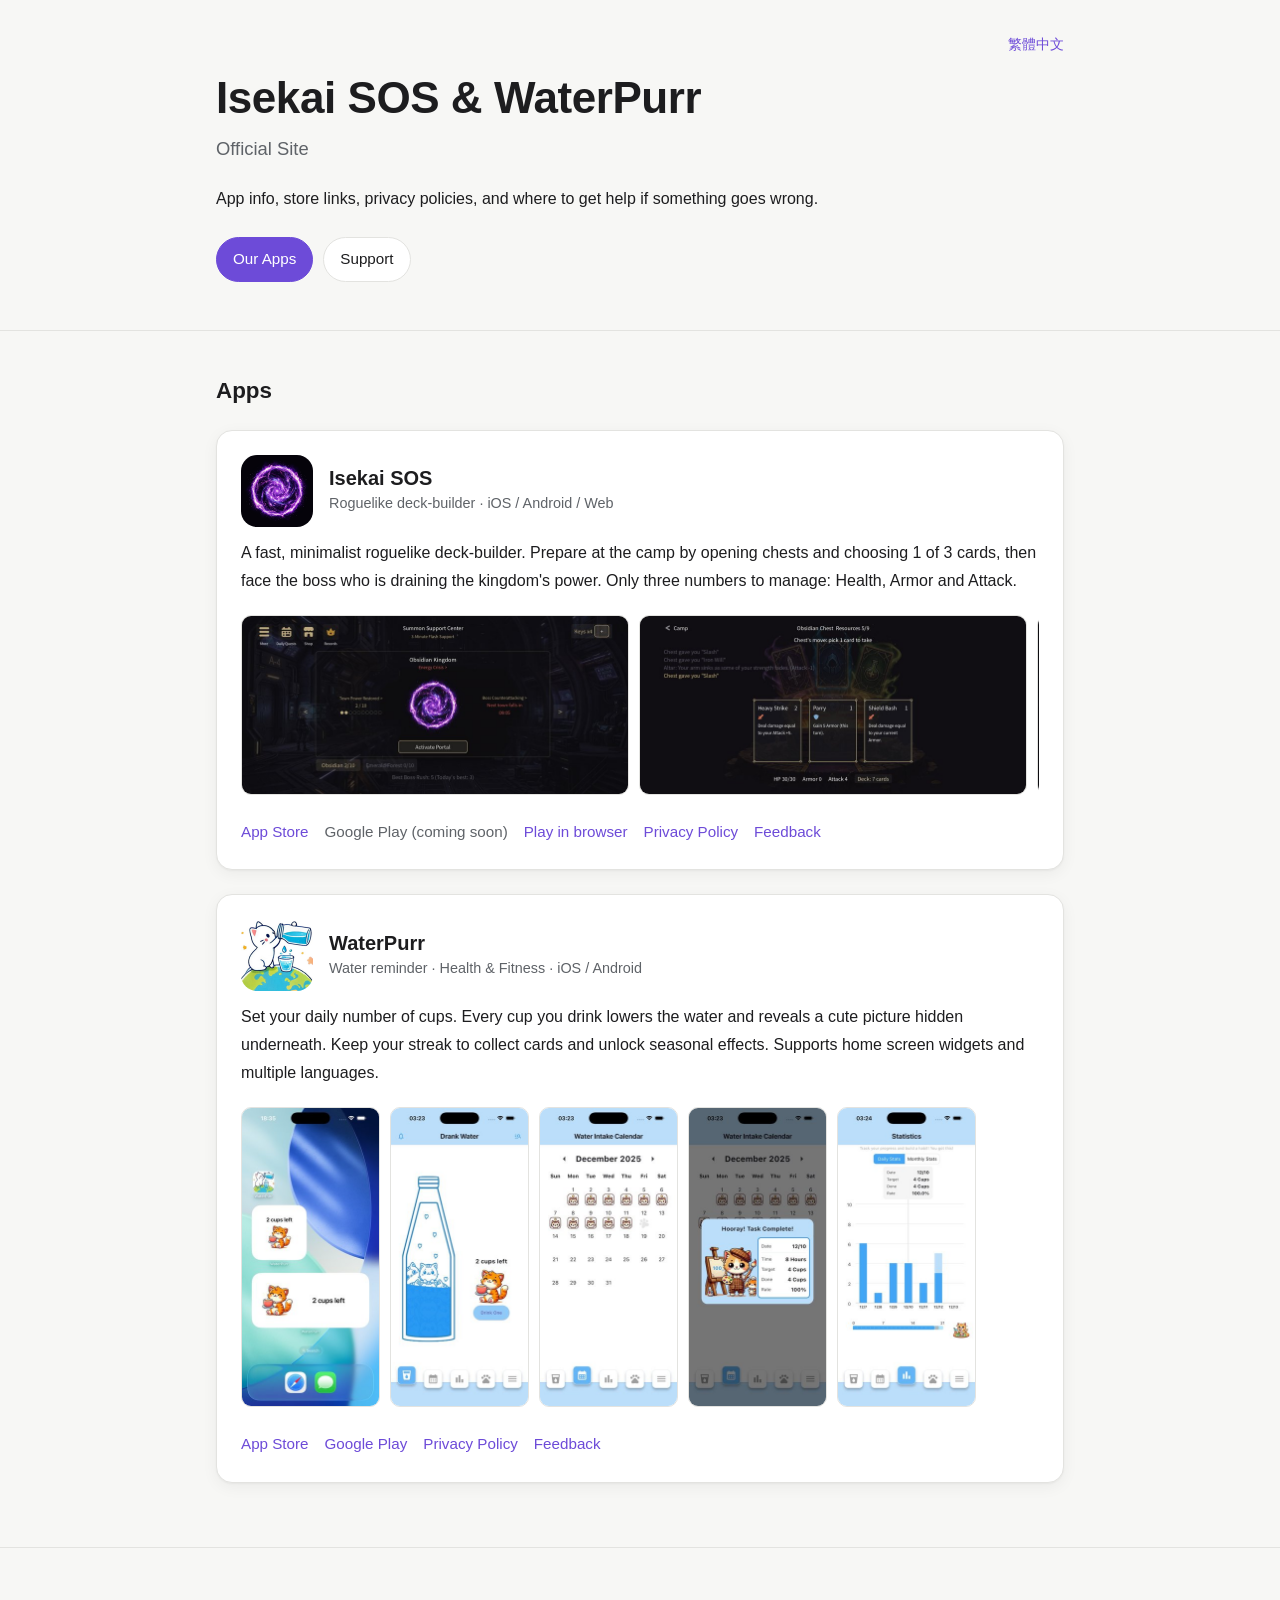
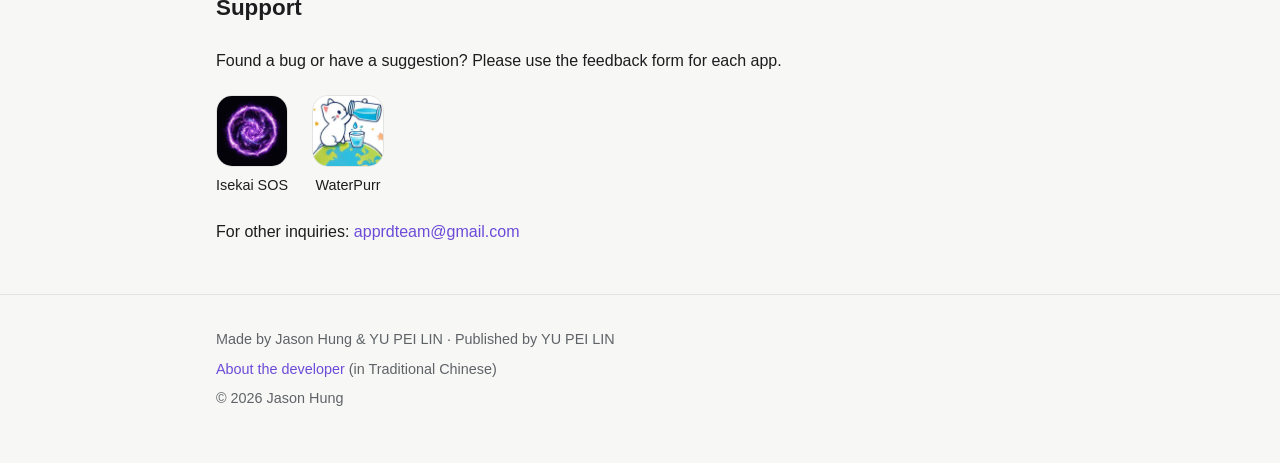
==== commit 4db39520: "fix: 署名改為開發團隊 Jason Hung、YU PEI LIN，由 YU PEI LIN 發行 Co-Authored-By: Claude Opus 5.5 <noreply@anthrop" ====
--- a/index.html
+++ b/index.html
@@ -109,7 +109,7 @@
 
 <footer>
   <div class="wrap">
-    <p>開發：Jason Hung｜發行帳號：YU PEI LIN</p>
+    <p>開發團隊：Jason Hung、YU PEI LIN｜發行：YU PEI LIN</p>
     <p><a href="about/">關於開發者</a></p>
     <p>© 2026 Jason Hung</p>
   </div>
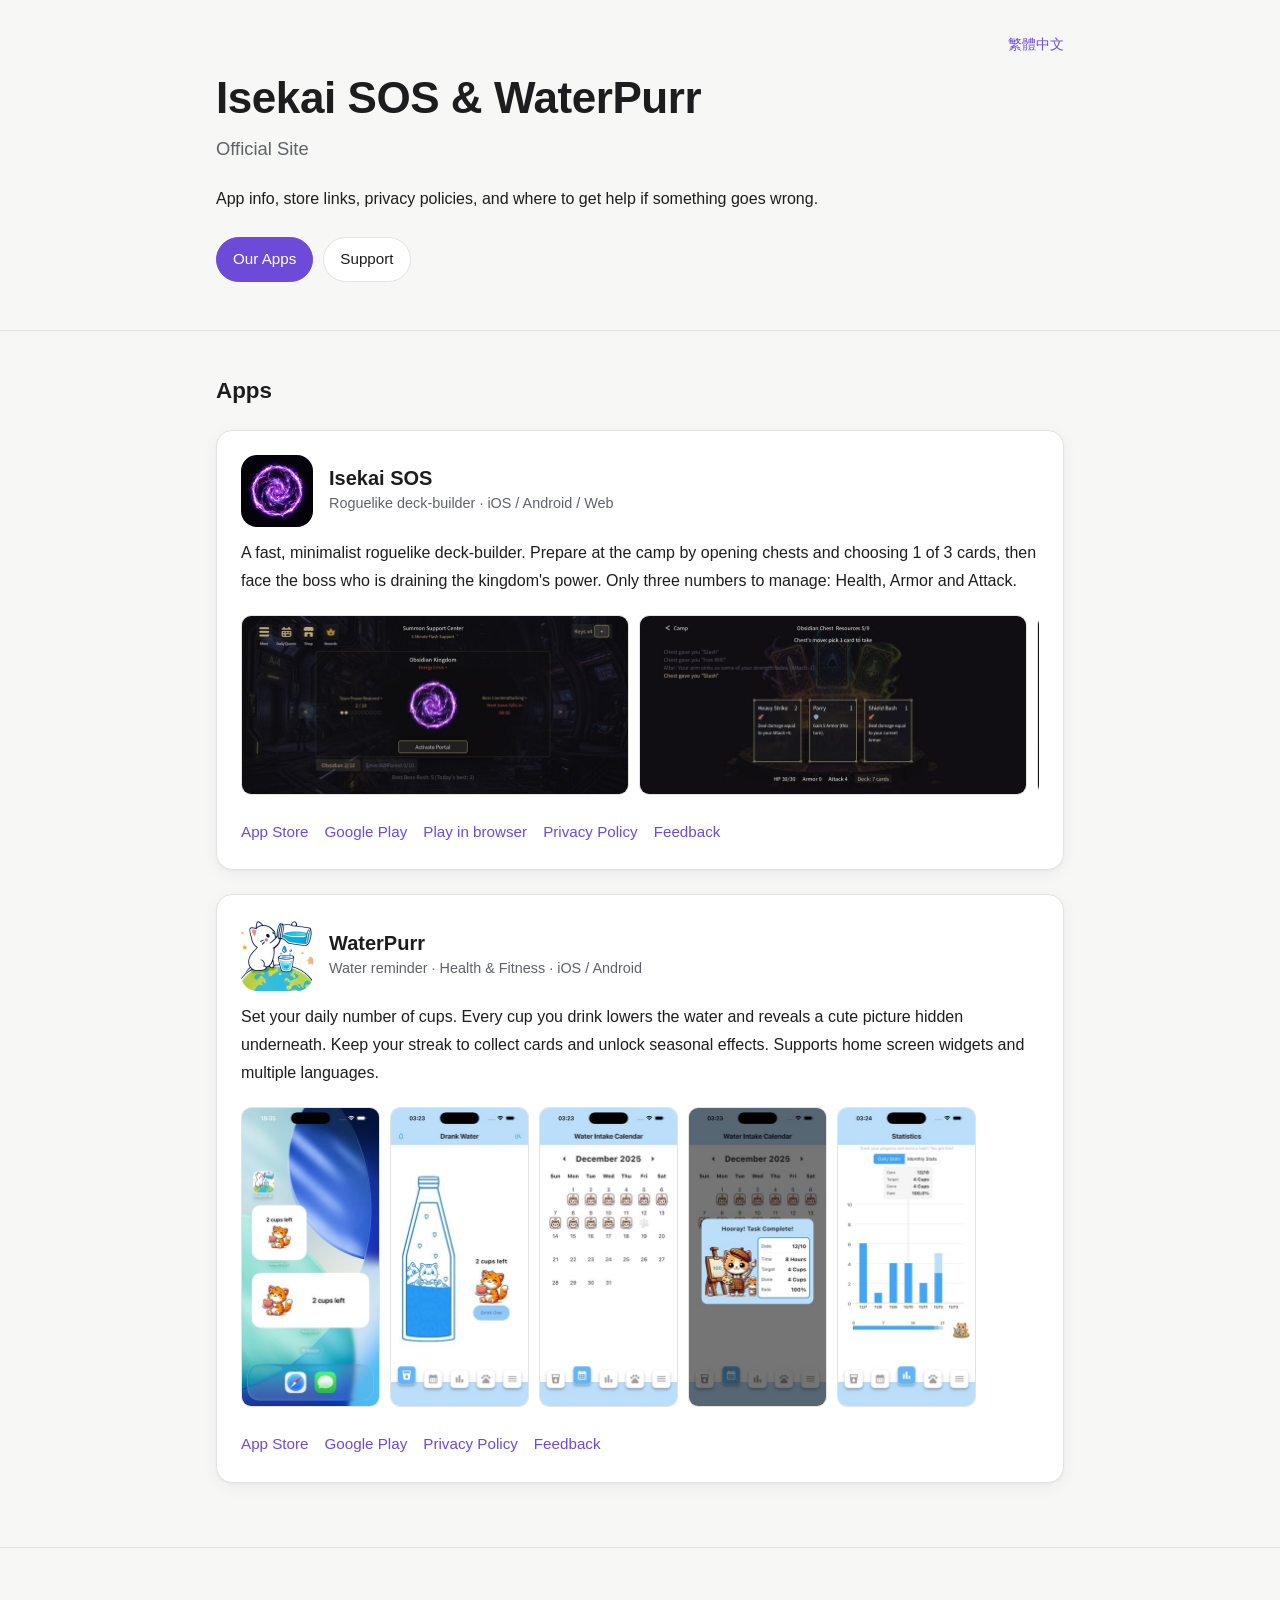
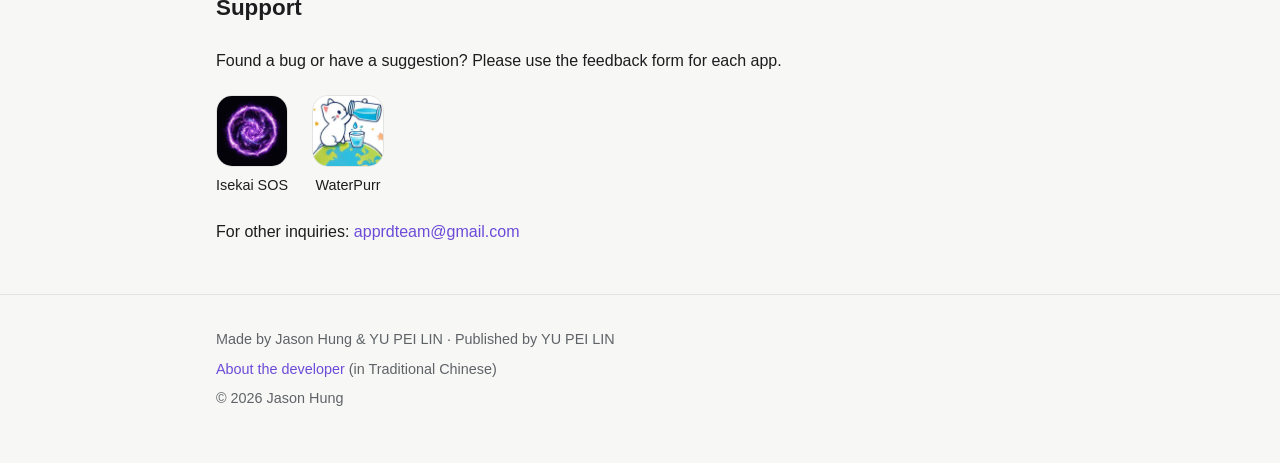
==== commit bd02a171: "feat: Isekai SOS 加上 Google Play 連結，開發歷程更新為雙平台上架 Co-Authored-By: Claude Opus 5.5 <noreply@anthropic.c" ====
--- a/index.html
+++ b/index.html
@@ -62,7 +62,7 @@
       </div>
       <div class="store">
         <a href="https://apps.apple.com/tw/app/id6812459531">App Store</a>
-        <span class="soon">Google Play（即將上架）</span>
+        <a href="https://play.google.com/store/apps/details?id=com.yupeilin.isekaisos">Google Play</a>
         <a href="https://jasonhungapp.github.io/ObsidianTrial-web/">網頁試玩版</a>
         <a href="isekaisos/privacy/">隱私權政策</a>
         <a href="https://sites.google.com/view/isekai-sos/feedback">意見回饋</a>
